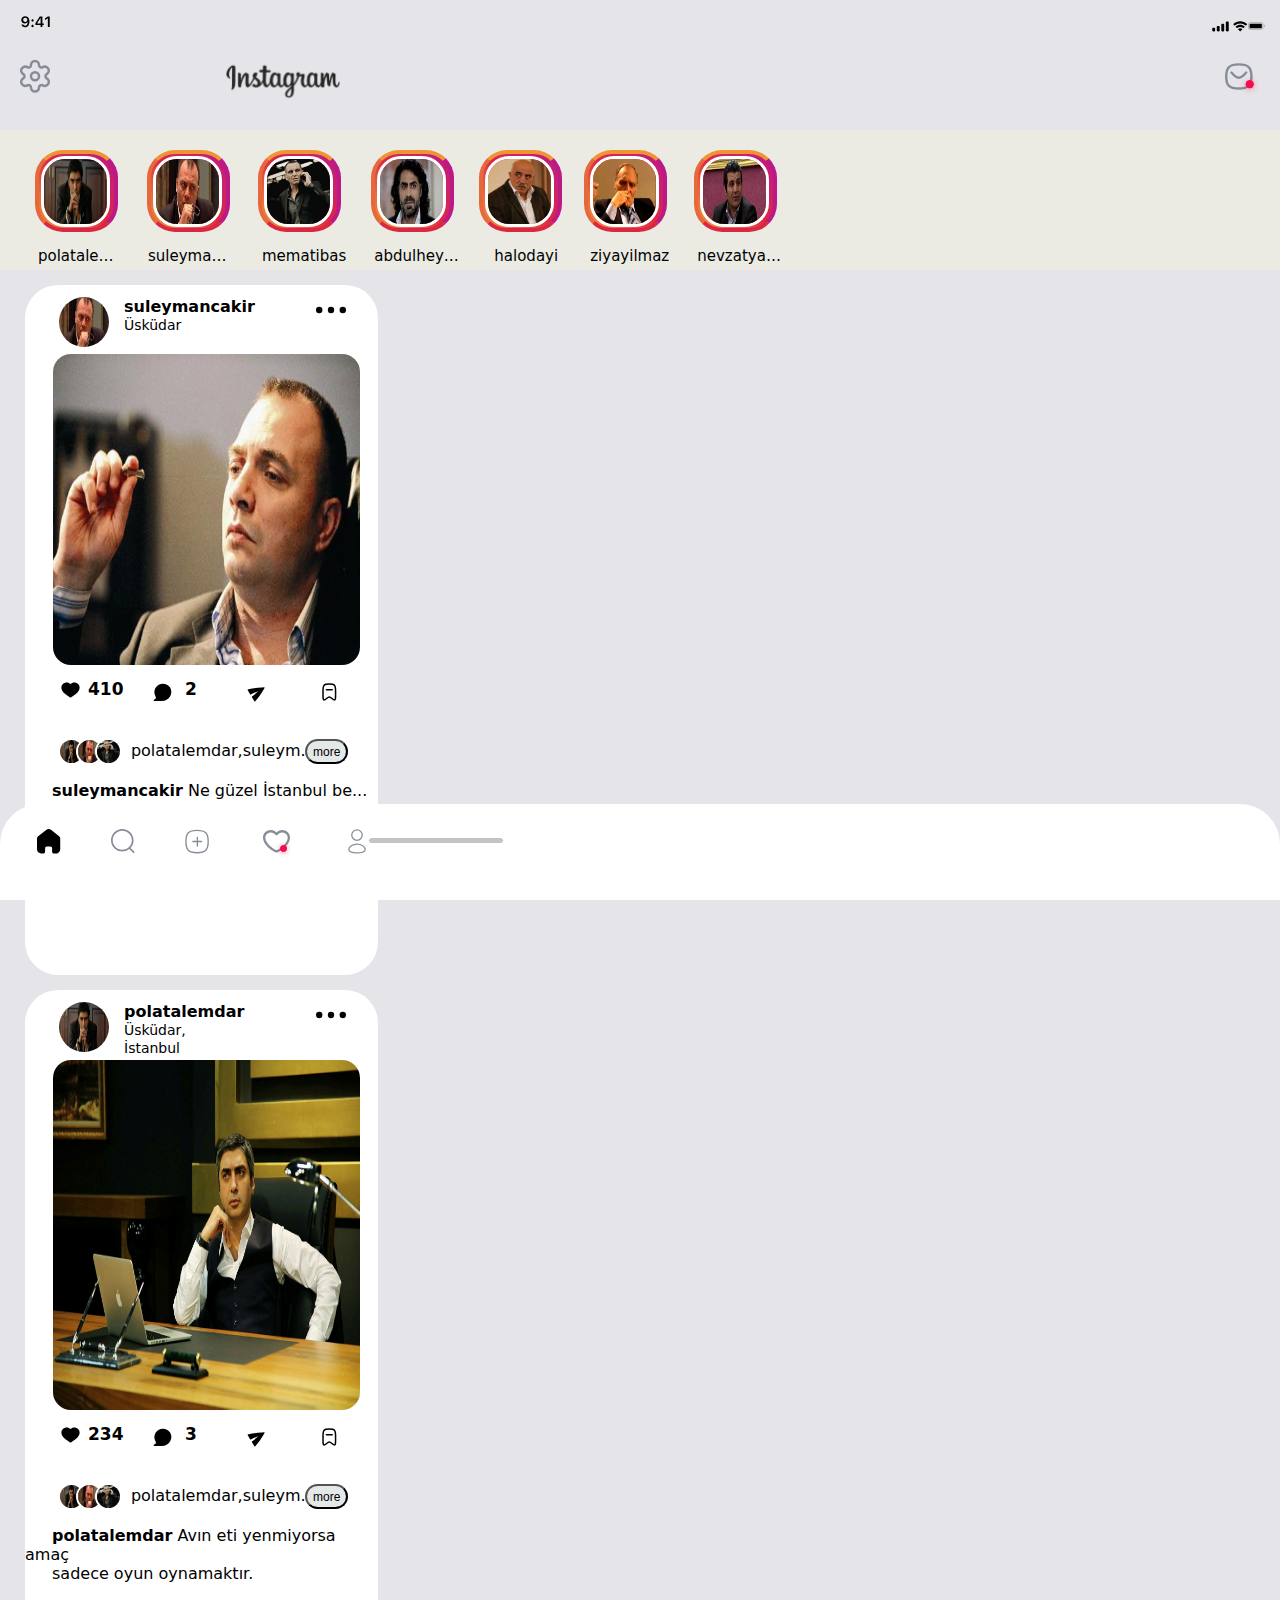
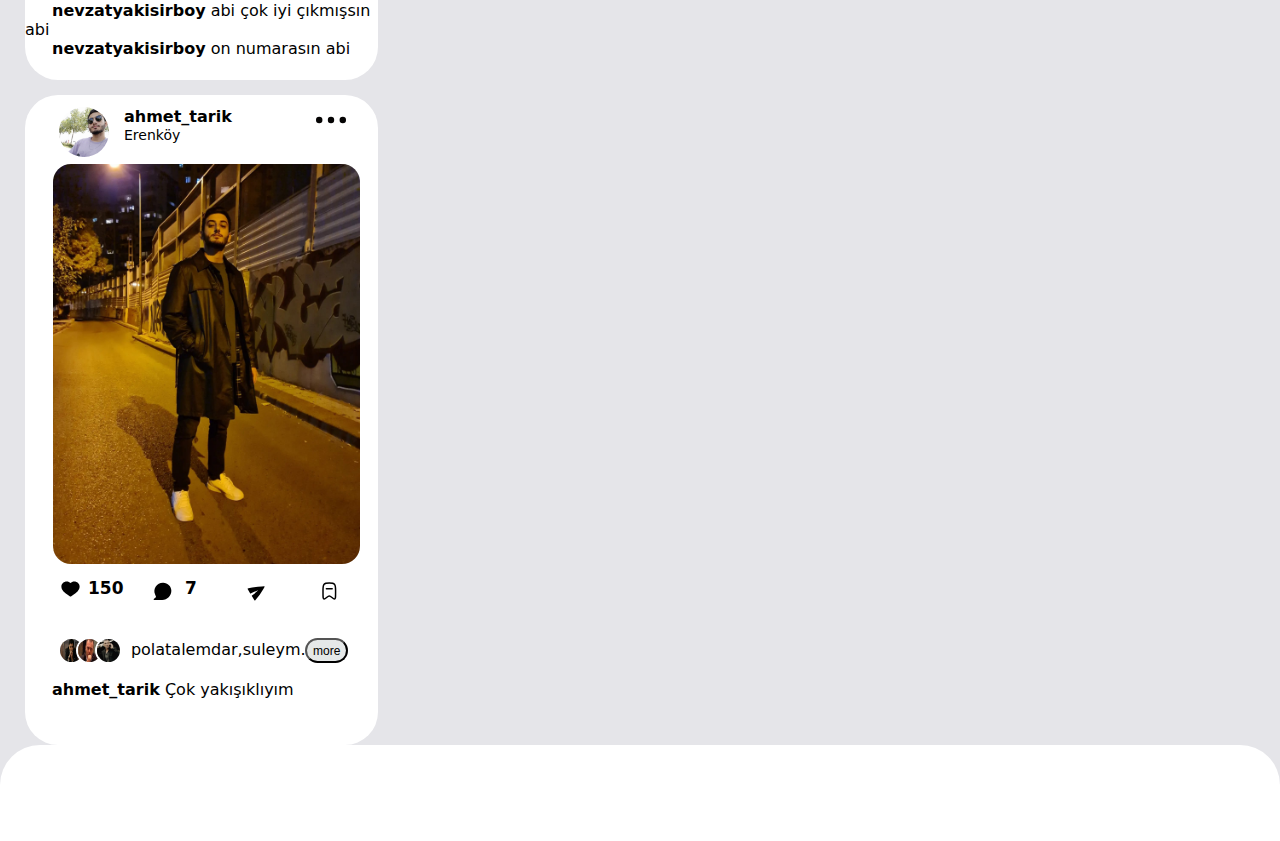
==== index.html @ 94782dd9 "first commit" ====
<!DOCTYPE html>
<html lang="en">
<head>
    <meta charset="UTF-8">
    <meta http-equiv="X-UA-Compatible" content="IE=edge">
    <meta name="viewport" content="width=device-width, initial-scale=1.0">
    <link rel="icon" href="insta.jpg">
    <link rel="stylesheet" href="style.css">
    <title>Instagram</title>
</head>
<body>
<div id="phone">
        <div id="time">
            <img src="Time.svg" alt="">
        </div>
        <div id="icon">
            <img id="wifi_img" src="Battery.svg" alt="" height="10.67" width="17">
            <img id="wifi_img" src="Wifi.svg" alt="" height="11" width="15.33">
            <img id="wifi_img" src="mobilveri.svg" alt="" height="11.33" width="24.33">
        </div>
</div>
<div id="logo_area">
    <div id="settings">
        <img id="stng_img" src="Setting.svg" alt="" height="35" width="30"> 
    </div>
    <div id="instagram">
        <img id="inst_img" src="instagram.svg" alt="" width="120" height="60">
    </div>
    <div id="message">
        <img id="msg_img" src="message.svg" alt="" width="35" height="45">
    </div>
</div>
<div class="story-container">
    <ul>
        <li class="has-story">
            <div class="story">
                <img src="polat.jpg" alt="">
            </div>
            <span id="polat" class="user">polatalemdar</span>
        </li>
        <li class="has-story">
            <div class="story">
                <img src="cakir.jpg" alt="">
            </div>
            <span id="cakir" class="user">suleymancakir</span>
        </li>
        <li class="has-story">
            <div class="story">
                <img src="memati.jpg" alt="">
            </div>
            <span id="memati" class="user">mematibas</span>
        </li>
        <li class="has-story">
            <div class="story">
                <img src="abdülhey.jpg" alt="">
            </div>
            <span id="abdulhey" class="user">abdulheycoban</span>
        </li>
        <li class="has-story">
            <div class="story">
                <img src="halo.jpg" alt="">
            </div>
            <span id="halo" class="user">halodayi</span>
        </li>
        <li class="has-story">
            <div class="story">
                <img src="lazziya.jpg" alt="">
            </div>
            <span id="ziya" class="user">ziyayilmaz</span>
        </li>
        <li class="has-story">
            <div class="story">
                <img src="nevzat.jpg" alt="">
            </div>
            <span id="nevzat" class="user">nevzatyakisirboy</span>
        </li>
    </ul>
</div>
<div id="post_area">
    <div id="post1">
        <div id="post_pp">
            <img id="pp" src="cakir.jpg" alt="" width="50" height="50">
        </div>
        <div id="user_info">
            <span id="user_name"><strong>suleymancakir</strong></span> <br>
            <span id="location">Üsküdar</span>
        </div>
        <div id="info">
            <img id="ucnokta" src="Group 8.svg" alt="" width="30" height="20">
        </div>
    </div>
    <div id="post">
        <img id="tarik" src="neguzelistanbul.jpg" alt="" width="330" height="311">
    </div>
    <div id="like_area">
        <div id="like">
            <div id="likeimg">
                <img src="like.svg" alt="" width="25" height="25"> 
            </div>
            <div id="likesayi">
                <span><strong>410</strong></span>
            </div>
        </div>
        <div id="comment">
            <div id="commentimg">
                <img src="Comment.svg" alt="" width="25" height="30"> 
            </div>
            <div id="commentsayi">
                <span><strong>2</strong></span>
            </div>
        </div>
        <div id="share">
            <div id="shareimg">
                <img src="share.svg" alt="" width="33" height="30"> 
            </div>
        </div>
        <div id="save">
            <div id="saveimg">
                <img src="save.svg" alt="" width="25" height="18"> 
            </div>
        </div>
    </div>

    <div class="begen">
        <div class="liked">
            <ul>
                <li>
                    <div class="photo">
                        <img id="personimg" src="polat.jpg" alt="" width="30" height="30">
                    </div>
                </li>
                <li class="has-photo">
                    <div>
                        <img id="personimg2" src="cakir.jpg" alt="" width="30" height="30">
                    </div>
                </li>
                <li class="has-photo">
                    <div>
                        <img id="personimg3" src="memati.jpg" alt="" width="30" height="30">
                    </div>
                </li>
            </ul>
           </div>
        <div class="kisi">
            <span class="begendi">polatalemdar,suleym..</span>
        </div>
        <div class="more">
            <button class="buttonmore">more</button>
        </div>
    </div>
    <div class="yorumlar">
        <span class="yorum"><strong>suleymancakir</strong> Ne güzel İstanbul be...</span> <br> <br>
        <span class="yorum"><strong>cerrahpasalihalit</strong> 39 say</span> <br>
        <span class="yorum"><strong>suleymancakir</strong> sen de sülaleni say</span> <br>
    </div>
   
</div>

<div id="post_area">
    <div id="post1">
        <div id="post_pp">
            <img id="pp" src="polat.jpg" alt="" width="50" height="50">
        </div>
        <div id="user_info">
            <span id="user_name"><strong>polatalemdar</strong></span> <br>
            <span id="location">Üsküdar, İstanbul</span>
        </div>
        <div id="info">
            <img id="ucnokta" src="Group 8.svg" alt="" width="30" height="20">
        </div>
    </div>
    <div id="post">
        <img id="tarik" src="polatt.jpg" alt="" width="330" height="350">
    </div>
    <div id="like_area">
        <div id="like">
            <div id="likeimg">
                <img src="like.svg" alt="" width="25" height="25"> 
            </div>
            <div id="likesayi">
                <span><strong>234</strong></span>
            </div>
        </div>
        <div id="comment">
            <div id="commentimg">
                <img src="Comment.svg" alt="" width="25" height="30"> 
            </div>
            <div id="commentsayi">
                <span><strong>3</strong></span>
            </div>
        </div>
        <div id="share">
            <div id="shareimg">
                <img src="share.svg" alt="" width="33" height="30"> 
            </div>
        </div>
        <div id="save">
            <div id="saveimg">
                <img src="save.svg" alt="" width="25" height="18"> 
            </div>
        </div>
    </div>

    <div class="begen">
        <div class="liked">
            <ul>
                <li>
                    <div class="photo">
                        <img id="personimg" src="polat.jpg" alt="" width="30" height="30">
                    </div>
                </li>
                <li class="has-photo">
                    <div>
                        <img id="personimg2" src="cakir.jpg" alt="" width="30" height="30">
                    </div>
                </li>
                <li class="has-photo">
                    <div>
                        <img id="personimg3" src="memati.jpg" alt="" width="30" height="30">
                    </div>
                </li>
            </ul>
           </div>
        <div class="kisi">
            <span class="begendi">polatalemdar,suleym..</span>
        </div>
        <div class="more">
            <button class="buttonmore">more</button>
        </div>
    </div>
    <div class="yorumlar">
        <span class="yorum"><strong>polatalemdar</strong> Avın eti yenmiyorsa amaç</span> <br>
        <span class="yorum">sadece oyun oynamaktır.</span> <br> <br>
        <span class="yorum"><strong>nevzatyakisirboy</strong> abi çok iyi çıkmışsın abi</span> <br>
        <span class="yorum"><strong>nevzatyakisirboy</strong> on numarasın abi</span> <br>
    </div>
   
</div>

<div id="post_area2">
    <div id="post1">
        <div id="post_pp">
            <img id="pp" src="pp.jpeg" alt="" width="50" height="50">
        </div>
        <div id="user_info">
            <span id="user_name"><strong>ahmet_tarik</strong></span> <br>
            <span id="location">Erenköy</span>
        </div>
        <div id="info">
            <img id="ucnokta" src="Group 8.svg" alt="" width="30" height="20">
        </div>
    </div>
    <div id="post">
        <img id="tarik" src="tarik.jpg" alt="" width="330" height="400">
    </div>
    <div id="like_area">
        <div id="like">
            <div id="likeimg">
                <img src="like.svg" alt="" width="25" height="25"> 
            </div>
            <div id="likesayi">
                <span><strong>150</strong></span>
            </div>
        </div>
        <div id="comment">
            <div id="commentimg">
                <img src="Comment.svg" alt="" width="25" height="30"> 
            </div>
            <div id="commentsayi">
                <span><strong>7</strong></span>
            </div>
        </div>
        <div id="share">
            <div id="shareimg">
                <img src="share.svg" alt="" width="33" height="30"> 
            </div>
        </div>
        <div id="save">
            <div id="saveimg">
                <img src="save.svg" alt="" width="25" height="18"> 
            </div>
        </div>
    </div>

    <div class="begen">
        <div class="liked">
            <ul>
                <li>
                    <div class="photo">
                        <img id="personimg" src="polat.jpg" alt="" width="30" height="30">
                    </div>
                </li>
                <li class="has-photo">
                    <div>
                        <img id="personimg2" src="cakir.jpg" alt="" width="30" height="30">
                    </div>
                </li>
                <li class="has-photo">
                    <div>
                        <img id="personimg3" src="memati.jpg" alt="" width="30" height="30">
                    </div>
                </li>
            </ul>
           </div>
        <div class="kisi">
            <span class="begendi">polatalemdar,suleym..</span>
        </div>
        <div class="more">
            <button class="buttonmore">more</button>
        </div>
    </div>
    <div class="yorumlar">
        <span class="yorum"><strong>ahmet_tarik</strong> Çok yakışıklıyım</span> <br>

    </div>
   
</div>
<div class="footer">
    <div class="options">
        <img class="home" src="Home.svg" alt="" width="24" height="25">
        <a class="searcha" href="search.html"><img class="searcha" src="Search.svg" alt="" width="24" height="25"></a>
        <img class="add" src="add.svg" alt="" width="24" height="25">
        <img class="hearth" src="Heartplus.svg" alt="" width="37" height="37">
        <img class="profile" src="Profile.svg" alt="" width="24" height="25" onclick="home()">
    </div>
    <div class="line">
        <img src="HomeIndicator.svg" alt="" width="134" height="5" style="color:black;">
    </div>
</div>
<div class="end"></div>
</body>
</html>
---- style.css ----
body{
    margin: 0;
    background-color: #E5E5E9;;
}
#phone{
    width: 100%;
    height: 49px;
}   

#time{
    font-size: 16px;
    width: 45%;
    height: 25px;
    float: left;
    padding-left: 21px;
    padding-top: 14px;
}

#icon{
    float: right;
    width: 45%;
    padding-top: 20.67px;
    padding-bottom: 17.67px;
    padding-right: 15px;

}

#wifi_img{
    float: right;
    float: top;
    margin-top: 0px;
}

#logo_area{
    width: 100%;
    height: 65px;
}

#settings{
    /* margin-left: 5px; */
    width: 10%;
    float: left;
    margin-left: 20px;
    margin-top: 10px;
}
   
#message{
    /* float: right;
    margin-right: 5px; */
    width: 10%;
    float: left;
    margin-top: 7px;
    float: right;
}

#instagram{
    /* padding-left: 140px; */
    width: 50%;
    float: left;
    margin-top: 0px;
    margin-left: 75px;
}

#msg_img{
    float: right;
    margin-right: 20px;
}

#stng_img{
    
    /* margin-left: 5px; */
}

#post_area{
    width: 353px;
    height: 690px;
    background-color: #FFFFFF;
    margin-left: 25px;
    border-radius: 33px;
}

#post_area2{
    width: 353px;
    height: 650px;
    background-color: #FFFFFF;
    margin-left: 25px;
    border-radius: 33px;
}

#post_area3{
    width: 100%;
    height: 630px;
}

#post_area4{
    width: 100%;
    height: 630px;
}

#post_area5{
    width: 100%;
    height: 630px;
}

#post1{
    width: 120%;
    margin-left: 20px;
    margin-right: 20px;
    margin-top: 15px;
}

#pp{
    border-radius: 50%;
    margin-top: 12px;
    /* float: left; */
}

#post1{
    width: 100%;
    height: 55px;
}

#post_pp{
    float: left;
    width: 35px;
    margin-left: 14px;
}

#user_info{
    float: left;
    margin-top: 12px;
    margin-left: 30px;
    width: 110px;
}
#user_name{
    font-family: system-ui, -apple-system, BlinkMacSystemFont, 'Segoe UI', Roboto, Oxygen, Ubuntu, Cantarell, 'Open Sans', 'Helvetica Neue', sans-serif;
    font-size: 16px;
    color: rgb(var(--ig-secondary-button));;
}

#location{
    font-family: system-ui, -apple-system, BlinkMacSystemFont, 'Segoe UI', Roboto, Oxygen, Ubuntu, Cantarell, 'Open Sans', 'Helvetica Neue', sans-serif;
    font-size: 14px;
    color: rgb(var(--ig-primary-text));
}

#info{
    width: 33px;
    float: left;
    margin-left: 82px;
    margin-right: 30px;
    margin-top: 15px;
}

#ucnokta{
    margin-right: 15px;
}

/* #story_area{
    width: 200%;
    height: 100px;
    float: left;
}

#mystory{
    float: left;
    width: 100px;
    height: 75px;
    margin-left: 20px;
}

#arti{
    border: 22px salmon;
    margin-left: 15px;
    border-radius: 50%;
    border-color: blue;
}

#myself{
    position: absolute;
    margin-right: 10px;
    font-family: system-ui, -apple-system, BlinkMacSystemFont, 'Segoe UI', Roboto, Oxygen, Ubuntu, Cantarell, 'Open Sans', 'Helvetica Neue', sans-serif;
    
} */
*.story-container{
    margin: 0;
    padding: 0;
    box-sizing: border-box
}
.story-container{
    font-family: system-ui, -apple-system, BlinkMacSystemFont, 'Segoe UI', Roboto, Oxygen, Ubuntu, Cantarell, 'Open Sans', 'Helvetica Neue', sans-serif;
    background: #ebebe4;
    height: 140px;
}
img{
    pointer-events: none
}

.story-container ul{
    list-style-type: none;
    user-select: none;
    display: flex;
    overflow-y: auto;
    padding: 20px 0  
} 

.story-container ul li{
    padding: 0 10px;
    display: flex;
    flex-direction: column;
    align-items: center;
    justify-content: center
}

.story-container ul li:first-child{
    padding-left: 30px
}

.story-container ul li:last-child{
    padding-right: 30px
}

.story-container ul li .story{
    width: 71px;
    height: 70px;
    border: 4px solid;
    border-top-color:#f09433;
    border-left-color:#e6683c ;
    border-bottom-color: #dc2743;
    border-right-color: #bc1888;
    border-radius: 28px;
    position: relative;

}

.story-container ul li.has-story .story{
    padding: 2px;
    background: linear-gradient(45deg, #f09433 0%, #e6683c 25%, #dc2743 50%, #cc2366 75%, #bc1888 100%);
}

.story-container ul li .story img{
    /* padding: 4px; */
    background-color: 0;   
    
    border: 3.5px solid white;
    position: relative;
    border-radius: 24px;
    width: 63px;
    height: 65px;

    
}

.story-container ul li span{
    color: white
    font-weight: 300;
    font-size: 15px;
    max-width: 85px;
    overflow: hidden;
    text-overflow: ellipsis;
    margin-top: 15px;
}
#polat{
    margin-left: 8px;
    font-size: 15px;
}
#cakir{
    margin-left: 5px;
    font-size: 15px;
}
#memati{
    margin-left: 9px;
    font-size: 15px;
}
#abdulhey{
    margin-left: 8px;
    font-size: 15px;
}
#halo{
    margin-left: 11px;
    font-size: 15px;
}
#ziya{
    margin-left: 8px;
    font-size: 15px;
}
#nevzat{
    margin-left: 8px;
    font-size: 15px;
}
::-webkit-scrollbar {
    background-color: transparent;
}
/* #post{
    width: 82%;
    height: 400;
    
} */

#tarik{
    margin-top: 3px;
    width: 87%;
    margin-left: 28px;
    border-radius: 18px;
    outline: none;
}

#like_area{
    width: 353px;
    height: 50px;
    margin-top: 8px;
}

#likeimg{
    width: 30px;
    height: 40px;
    float: left;
    margin-left: 33px;
}

#likesayi{
    width: 30px;
    margin-top: 2px;
    float: left;
    width: 35px;
    height: 40px;
    font-family: system-ui, -apple-system, BlinkMacSystemFont, 'Segoe UI', Roboto, Oxygen, Ubuntu, Cantarell, 'Open Sans', 'Helvetica Neue', sans-serif;
    font-size: 17px;
}

#commentimg{
    width: 30px;
    height: 40px;
    float: left;
    margin-left: 27px;
}
#like{
    height: 100%;
    width: 98px;
    float: left;
}

#comment{
    height: 100%;
    width: 98px;
    float: left;
}

#share{
    height: 100%;
    width: 40px;
    float: left;
}



#save{
    height: 100%;
    width: 40px;
    float: left;
    margin-top: 6px;
    margin-left: 77px;
}

#commentsayi{
    width: 30px;
    margin-top: 2px;
    margin-left: 5px;
    float: left;
    width: 35px;
    height: 40px;
    font-family: system-ui, -apple-system, BlinkMacSystemFont, 'Segoe UI', Roboto, Oxygen, Ubuntu, Cantarell, 'Open Sans', 'Helvetica Neue', sans-serif;
    font-size: 17px;
}


#shareimg{
    width: 30px;
    height: 40px;
    float: left;
    margin-left: 20px;
}

#saveimg{
    width: 30px;
    height: 40px;
    float: left;
    margin-left: 33px;
    float: right;
    margin-right: 31px;
}



.liked ul{
    list-style-type: none;
    margin-top: 5px;
    display: flex;
    padding: 0;
} 

.liked ul li{
    padding: 0px;
    display: flex;
    flex-direction: column;
    align-items: center;
    justify-content: center
}


#personimg{
    box-sizing: border-box;
    position: absolute;
    width: 27px;
    height: 27px;
    background: url(image);
    border: 2px solid #FFFFFF;
    border-radius: 50%;
}

#personimg2{
    margin-left: 18px; 
    box-sizing: border-box;
    position: absolute;
    width: 27px;
    height: 27px;
    background: url(image);
    border: 2px solid #FFFFFF;
    border-radius: 50%;
}

#personimg3{
    margin-left: 37px; 
    box-sizing: border-box;
    position: absolute;
    width: 27px;
    height: 27px;
    background: url(image);
    border: 2px solid #FFFFFF;
    border-radius: 50%;
}

.liked ul li:first-child{
    margin-left: 33px
}

.begen{
    width: 353px;
    height: 50px;
}

.liked{
width: 30%;
height: 40px;
float: left;
}

.kisi{
    width: 38%;
    height: 40px;
    float: left;
    padding-top: 8px;
    padding-left: 0px;    
}
.begendi{
    font-family: system-ui, -apple-system, BlinkMacSystemFont, 'Segoe UI', Roboto, Oxygen, Ubuntu, Cantarell, 'Open Sans', 'Helvetica Neue', sans-serif;
}
.more{
    width: 19%;
    height: 40px;
    float: left;
    margin-top: 6px;
    margin-left: 40px;
    
}
.buttonmore{
    font-size: 12px;
    width: 43px;
    height: 25px;
    left: 299px;
    top: 635px;
    outline-style: none;
    outline-color: #e5e8e8;
    background: #e5e8e8;
    border-radius: 16.5px;
}
.yorumlar{
    width: 100%;
    height: 50px;
}

.yorum{
    font-family: system-ui, -apple-system, BlinkMacSystemFont, 'Segoe UI', Roboto, Oxygen, Ubuntu, Cantarell, 'Open Sans', 'Helvetica Neue', sans-serif;
    margin-left: 27px;
}

.footer{
    width: 100%;
    height: 96px;
    background: #FFFFFF;
    border-radius: 40px 40px 0px 0px;
    position: fixed;
    left: 0;
    bottom: 0;
}


.home{
    float: left;
    margin-left: 37px;
    margin-top: 25px;
}

.search{
    float: left;
    margin-left: 49.77px;
    margin-top: 25px;
}

.add{
    float: left;
    margin-left: 49.54px;
    margin-top: 25px;
}

.hearth{
    float: left;
    margin-left: 49.88px;
    margin-top: 18px;
}

.profile{
    float: left;
    margin-left: 50px;
    margin-top: 25px;
}

ul.options{
    width: 100%;
    height: 100%;
   
}

ul.options li{
    display: inline;
    cursor: pointer;
}

.line{
    margin-top: 25px;
    margin-left: 139px;
}

.end{
    /* width: 100%;
    height: 110px; */
    width: 100%;
    height: 96px;
    background: #FFFFFF;
    border-radius: 40px 40px 0px 0px;
}

 /* search.css */
#search_phone{
    position: absolute;
    width: 414px;
    height: 96px;
    left: 0px;
    top: 0px;
    background-color: white;
    border-radius: 0px 0px 38px 38px;
} 

#search_time{
    font-size: 16px;
    width: 45%;
    height: 25px;
    float: left;
    padding-left: 21px;
    padding-top: 14px;
}

#search_wifi_img{
    float: right;
    float: top;
    margin-top: 0px;
}

.search_btn{
    position: absolute;
    width: 338px;
    height: 42px;
    left: 17px;
    top: 42px;
    background: #EAEEF1;
    border-radius: 19px;
}

.scan_img{
    position: absolute;
    left: 368px;
    right: 5.25%;
    top: 53px;
    bottom: 91.87%;
}
.search_img{
    position: absolute;
    left: 77.29%;
    right: 18.6%;
    top: 53px;
    bottom: 92.03%;
}

.reels{
    position: absolute;
    width: 89px;
    height: 44px;
    left: 14px;
    top: 117px;
    background: white;
    border-radius: 21px;
}

.reels_img{
    position: absolute;
    margin: 11px 57px 12px 11px;
}

.reels_span{
    position: absolute;
    width: 37px;
    height: 15px;
    left: 39px;
    top: 14px;
    right: 13px;
    bottom: 15px;
    font-family: 'Mulish';
    font-style: normal;
    font-weight: 700;
    font-size: 13px;
    line-height: 16px;
    text-align: center;
    letter-spacing: -0.3px;
    color: #000000;
}

.igtv{
    position: absolute;
    width: 89px;
    height: 44px;
    left: 116px;
    top: 116px;
    background: #FFFFFF;
    border-radius: 21px;
}

.igtv_img{
    position: absolute;
    margin: 11px 53px 10px 13px;
}

.igtv_span{
    position: absolute;
    width: 37px;
    height: 15px;
    left: 37px;
    top: 15px;
    font-family: 'Mulish';
    font-style: normal;
    font-weight: 700;
    font-size: 13px;
    line-height: 16px;
    text-align: center;
    letter-spacing: -0.3px;
    color: #000000;
}

.store{
    position: absolute;
    width: 89px;
    height: 44px;
    left: 218px;
    top: 117px;
    background: #FFFFFF;
    border-radius: 21px;
}

.store_img{
    position: absolute;
    margin: 12px 54px 13.11px 18px;
}

.store_span{
    position: absolute;
    width: 47px;
    height: 15px;
    left: 36px;
    top: 13px;
    
    font-family: 'Mulish';
    font-style: normal;
    font-weight: 700;
    font-size: 13px;
    line-height: 16px;
    text-align: center;
    letter-spacing: -0.3px;
    
    color: #000000;
}

.game{
    position: absolute;
    width: 89px;
    height: 44px;
    left: 320px;
    top: 116px;
    
    background: #FFFFFF;
    border-radius: 21px;
}

.game_img{
    position: absolute;
    margin: 13px 56px 12px 14px;
}

.game_span{
    position: absolute;
    width: 47px;
    height: 15px;
    left: 35px;
    top: 15px;
    
    font-family: 'Mulish';
    font-style: normal;
    font-weight: 700;
    font-size: 12px;
    line-height: 15px;    
    text-align: center;
    letter-spacing: -0.3px;
    color: #000000;
}

.photo1{
    position: absolute;
    width: 186px;
    height: 149px;
    left: 19px;
    top: 182px;
    background: url(image.png);
    border-radius: 19px 0px 0px 19px;
}

.photo2{
    position: absolute;
    width: 183px;
    height: 319px;
    left: 217px;
    top: 182px;
    background: url(image.png);
    border-radius: 0px 19px 19px 0px;
}

.photo3{
    position: absolute;
    width: 186px;
    height: 158px;
    left: 19px;
    top: 343px;
    background: url(image.png);
    border-radius: 19px 0px 0px 19px;
}

.photo4{
    position: absolute;
    width: 186px;
    height: 149px;
    left: 19px;
    top: 513px;
    background: url(image.png);
    border-radius: 19px 0px 0px 19px;
}

.photo5{
    position: absolute;
    width: 183px;
    height: 149px;
    left: 217px;
    top: 513px;
    background: url(image.png);
    border-radius: 19px 0px 0px 19px;
    transform: matrix(-1, 0, 0, 1, 0, 0);
}

.photo6{
    position: absolute;
    width: 186px;
    height: 158px;
    left: 19px;
    top: 674px;
    background: url(image.png);
    border-radius: 19px 0px 0px 19px;
}

.photo7{
    position: absolute;
    width: 183px;
    height: 158px;
    left: 217px;
    top: 674px;
    background: url(image.png);
    border-radius: 19px 0px 0px 19px;
    transform: matrix(-1, 0, 0, 1, 0, 0);
}

.photox{
    position: absolute;
    width: 183px;
    height: 158px;
    left: 217px;
    top: 845px;
    background: url(image.png);
    border-radius: 19px 0px 0px 19px;
    transform: matrix(-1, 0, 0, 1, 0, 0);
}

.photo9{
    position: absolute;
    width: 183px;
    height: 319px;
    left: 19px;
    top: 845px;
    background: url(image.png);
    border-radius: 19px 0px 0px 19px;
}

.photo10{
    position: absolute;
    width: 183px;
    height: 158px;
    left: 217px;
    top: 1016px;
    background: url(image.png);
    border-radius: 19px 0px 0px 19px;
    transform: matrix(-1, 0, 0, 1, 0, 0);    
}

.searcha{
    float: left;
    margin-left: 25px;
    margin-top: 12.5px;
}

.homea{
    float: left;
    margin-left: 20px;
    margin-top: 12.5px;
}

.profile_user{
    position: absolute;
    width: 119px;
    height: 15px;
    left: 146px;
    top: 65px;
    font-family: 'Mulish';
    font-style: normal;
    font-weight: 700;
    font-size: 16px;
    line-height: 18px;
    text-align: center;
    letter-spacing: -0.3px;
    color: #878D98;
}

#profile_info{
    position: absolute;
    width: 12px;
    height: 7px;
    left: 255px;
    top: 70px;
}

.line1{
    position: absolute;
    width: 29px;
    height: 0px;
    left: 360px;
    top: 65px;
    border: 2.5px solid #878D98;
    transform: rotate(-180deg);
}

.line2{
    position: absolute;
    width: 17px;
    height: 0px;
    left: 372px;
    top: 75px;
    
    border: 2.5px solid #878D98;
    transform: rotate(-180deg);
}
.profile_pp{
    width: 71px;
    height: 70px;
    border: 5px solid;
    border-top-color:#f09433;
    border-left-color:#e6683c ;
    border-bottom-color: #dc2743;
    border-right-color: #bc1888;
    border-radius: 28px;
    /* padding: 1px; */
    position: absolute;
    left: 170px;
    top: 100px;
}
.prf_pp{
    background-color: 0;   /*ayarlanabilir */
    border: 3px solid white;
    position: relative;
    border-radius: 24px;
    margin-left: 1px;
    width: 63px;
    height: 65px;
}

.followers_sayi{
    position: absolute;
    width: 47px;
    height: 15px;
    left: 102px;
    top: 120px;
    font-family: 'Mulish';
    font-style: normal;
    font-weight: 700;
    font-size: 16px;
    line-height: 20px;
    text-align: center;
    letter-spacing: -0.3px;
    color: #000000;
}

.following_sayi{
    position: absolute;
    width: 47px;
    height: 15px;
    left: 260px;
    top: 120px;
    font-family: 'Mulish';
    font-style: normal;
    font-weight: 700;
    font-size: 16px;
    line-height: 20px;
    text-align: center;
    letter-spacing: -0.3px;
    color: #000000;
}

.followers{
    position: absolute;
    width: 119px;
    height: 15px;
    left: 63px;
    top: 140px;
    font-family: 'Mulish';
    font-style: normal;
    font-weight: 700;
    font-size: 12px;
    line-height: 15px;
    /* identical to box height */
    text-align: center;
    letter-spacing: -0.3px;
    color: #878D98;    
}

.following{
    position: absolute;
    width: 119px;
    height: 15px;
    left: 240px;
    top: 140px;
    
    font-family: 'Mulish';
    font-style: normal;
    font-weight: 700;
    font-size: 12px;
    line-height: 15px;
    /* identical to box height */
    
    text-align: center;
    letter-spacing: -0.3px;
    
    color: #878D98;
}

.plus_img{
    position: absolute;
width: 22px;
height: 22px;
left: 200px;
top: 165px;
}

.profile_name{
    position: absolute;
    width: 79px;
    height: 15px;
    left: 119px;
    top: 195px;
    font-family: 'Mulish';
    font-style: normal;
    font-weight: 700;
    font-size: 16px;
    line-height: 20px;
    text-align: center;
    letter-spacing: -0.3px;
    
    color: #000000;
}

.profile_job{
    position: absolute;
    width: 86px;
    height: 15px;
    left: 219px;
    top: 196px;
    font-family: 'Mulish';
    font-style: normal;
    font-weight: 700;
    font-size: 16px;
    line-height: 20px;
    text-align: center;
    letter-spacing: -0.3px;
    color: #000000;
}

.hr{
    position: absolute;
    width: 18px;
    height: 0px;
    left: 203px;
    top: 205px;
    background-color: #878D98;
    border: 1px solid #878D98;
    transform: rotate(90deg);
}

.edit_prf{
    position: absolute;
    width: 113px;
    height: 38px;
    left: 21px;
    top: 254px;
    border-color: #EAEEF1;
    border-bottom-color: #FFFFFF;
    background: #EAEEF1;
    border-radius: 13px;

    font-family: system-ui, -apple-system, BlinkMacSystemFont, 'Segoe UI', Roboto, Oxygen, Ubuntu, Cantarell, 'Open Sans', 'Helvetica Neue', sans-serif;
font-style: normal;
font-weight: 800;
font-size: 13px;
line-height: 18px;
text-align: center;
letter-spacing: -0.3px;

color: #040303;
}

.statistics{
    position: absolute;
    width: 114px;
    height: 38px;
    left: 154px;
    top: 253px;
    border-color: #EAEEF1;
    background: #EAEEF1;
    border-radius: 13px;
    font-family: system-ui, -apple-system, BlinkMacSystemFont, 'Segoe UI', Roboto, Oxygen, Ubuntu, Cantarell, 'Open Sans', 'Helvetica Neue', sans-serif;
    font-style: normal;
    font-weight: 800;
    font-size: 13px;
    line-height: 18px;
    text-align: center;
    letter-spacing: -0.3px;
    color: #040303;
}

.contact{
    position: absolute;
    width: 113px;
    height: 38px;
    left: 284px;
    top: 253px;
    border-color: #50AAFF;
    background: #50AAFF;
    border-radius: 13px;
    font-family: system-ui, -apple-system, BlinkMacSystemFont, 'Segoe UI', Roboto, Oxygen, Ubuntu, Cantarell, 'Open Sans', 'Helvetica Neue', sans-serif;
    font-style: normal;
    font-weight: 800;
    font-size: 14px;
    line-height: 18px;
    text-align: center;
    letter-spacing: -0.3px;
    color: #FFFFFF;
}

.prf_plus{
    box-sizing: border-box;

    position: absolute;
    width: 60px;
    height: 60px;
    left: 21px;
    top: 311.19px;
    border-radius: 12px;
    background: url(image.png);
    border: 0.1px solid #878D98;
}

.prf_plus span{
    margin-left: 15px;
    font-family: system-ui, -apple-system, BlinkMacSystemFont, 'Segoe UI', Roboto, Oxygen, Ubuntu, Cantarell, 'Open Sans', 'Helvetica Neue', sans-serif;
    font-size: 32px;
}

.prf_pp0{
    box-sizing: border-box;

    position: absolute;
    width: 60px;
    height: 60px;
    left: 93.14px;
    top: 311.19px;
    border-radius: 12px;
    background: url(image.png);
    border: 0.1px solid #878D98;
}

.prf_pp1{
    box-sizing: border-box;

    position: absolute;
    width: 60px;
    height: 60px;
    left: 171.56px;
    top: 311.19px;
    border-radius: 12px;
    background: url(image.png);
    border: 0.1px solid #878D98;
}
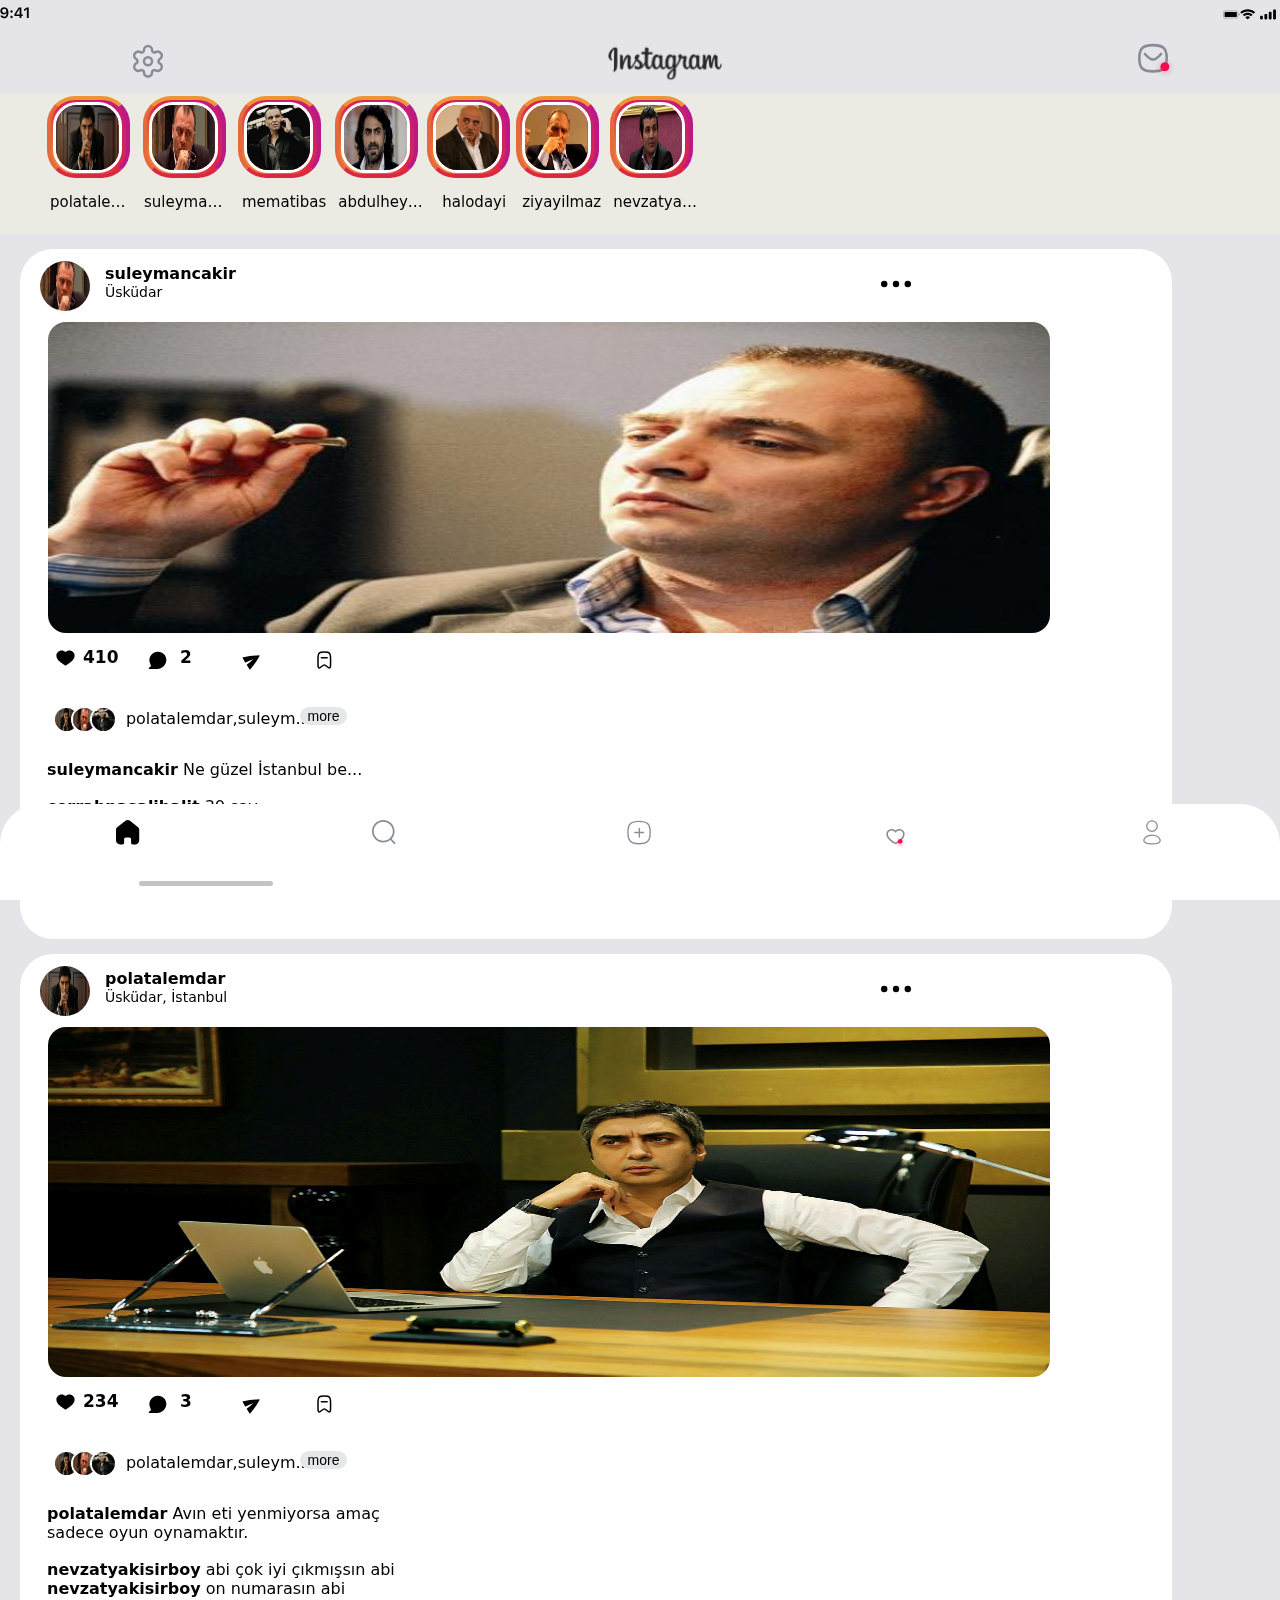
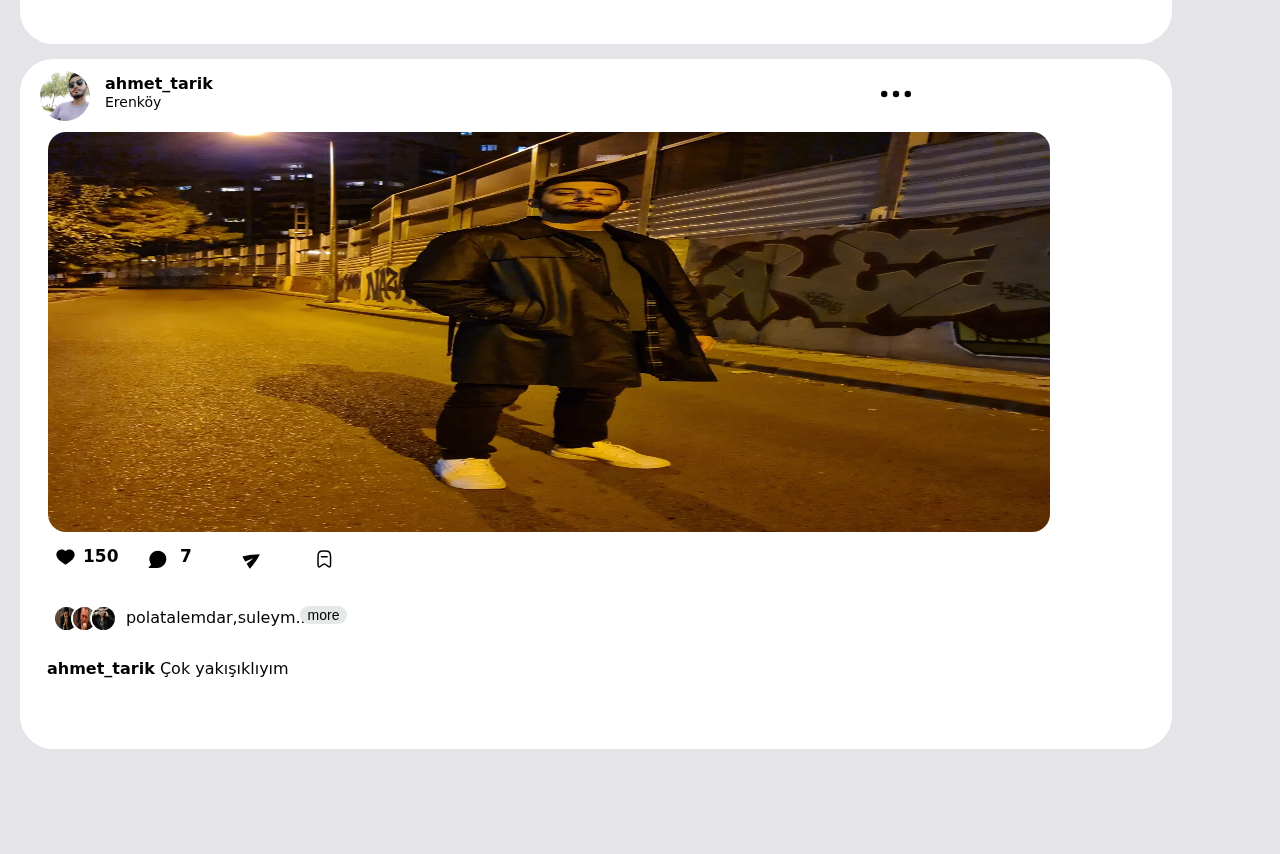
==== commit 7d49df97: "second commit" ====
--- a/index.html
+++ b/index.html
@@ -27,7 +27,7 @@
         <img id="inst_img" src="instagram.svg" alt="" width="120" height="60">
     </div>
     <div id="message">
-        <img id="msg_img" src="message.svg" alt="" width="35" height="45">
+        <img id="msg_img" src="message.svg" alt="" width="38" height="45">
     </div>
 </div>
 <div class="story-container">
@@ -315,18 +315,35 @@
     </div>
    
 </div>
+<div id="post_area3"></div>
 <div class="footer">
-    <div class="options">
-        <img class="home" src="Home.svg" alt="" width="24" height="25">
-        <a class="searcha" href="search.html"><img class="searcha" src="Search.svg" alt="" width="24" height="25"></a>
-        <img class="add" src="add.svg" alt="" width="24" height="25">
-        <img class="hearth" src="Heartplus.svg" alt="" width="37" height="37">
-        <img class="profile" src="Profile.svg" alt="" width="24" height="25" onclick="home()">
-    </div>
+    <ul class="options">
+        <li onclick="home()">
+            <img src="Home.svg" alt="" width="24" height="25">
+        </li>
+        <li onclick="search()">
+            <img src="Search.svg" alt="" width="24" height="25">
+        </li>
+        <li>
+            <img src="add.svg" alt="" width="24" height="25">
+
+        </li>
+        <li>              
+            <img src="Heartplus.svg" alt="" width="25" height="32">
+
+        </li>
+        <li onclick="profile()">
+            <img src="Profile.svg" alt="" width="24" height="25">
+
+        </li>
+
+        <!-- <a class="homea" href="index.html"><img class="homea" src="Home2.svg" alt="" width="24" height="25"></a> -->
+    </ul>
     <div class="line">
         <img src="HomeIndicator.svg" alt="" width="134" height="5" style="color:black;">
     </div>
 </div>
-<div class="end"></div>
-</body>
+<!-- <div class="end"></div> -->
+
+<script src="kv.js"></script></body>
 </html>--- a/style.css
+++ b/style.css
@@ -1,95 +1,90 @@
 body{
     margin: 0;
     background-color: #E5E5E9;;
+    width: 100%;
 }
 #phone{
     width: 100%;
-    height: 49px;
-}   
+    height: 29px;
+    display: flex;
+}
 
 #time{
     font-size: 16px;
     width: 45%;
     height: 25px;
-    float: left;
-    padding-left: 21px;
-    padding-top: 14px;
+    display: flex;
+    align-items: center;
+    /* float: left; */
+    /* padding-left: 21px;
+    padding-top: 14px; */
 }
 
 #icon{
-    float: right;
-    width: 45%;
-    padding-top: 20.67px;
+    /* float: right; */
+    width: 55%;
+    display: flex;
+    align-items: center;
+    justify-content: flex-end;
+    /* padding-top: 20.67px;
     padding-bottom: 17.67px;
-    padding-right: 15px;
+    padding-right: 15px; */
 
 }
 
 #wifi_img{
-    float: right;
-    float: top;
+
     margin-top: 0px;
 }
 
 #logo_area{
     width: 100%;
     height: 65px;
+    display: flex;
 }
 
 #settings{
     /* margin-left: 5px; */
-    width: 10%;
-    float: left;
+    width: 30%;
+    display: flex;
+    align-items: center;
+    justify-content: center;
+}
+
+#message{
+    width: 25%;
+    display: flex;
+    align-items: center;
+    justify-content: center;
+
+}
+
+#instagram{
+    display: flex;
+    align-items: center;
+    justify-content: center;
+    width: 75%;
+}
+
+#post_area{
+    width: 90%;
     margin-left: 20px;
-    margin-top: 10px;
-}
-   
-#message{
-    /* float: right;
-    margin-right: 5px; */
-    width: 10%;
-    float: left;
-    margin-top: 7px;
-    float: right;
-}
-
-#instagram{
-    /* padding-left: 140px; */
-    width: 50%;
-    float: left;
-    margin-top: 0px;
-    margin-left: 75px;
-}
-
-#msg_img{
-    float: right;
-    margin-right: 20px;
-}
-
-#stng_img{
-    
-    /* margin-left: 5px; */
-}
-
-#post_area{
-    width: 353px;
     height: 690px;
     background-color: #FFFFFF;
-    margin-left: 25px;
     border-radius: 33px;
 }
 
 #post_area2{
-    width: 353px;
-    height: 650px;
+    width: 90%;
+    margin-left: 20px;
+    height: 690px;
     background-color: #FFFFFF;
-    margin-left: 25px;
     border-radius: 33px;
 }
 
 #post_area3{
     width: 100%;
-    height: 630px;
+    height: 105px;
 }
 
 #post_area4{
@@ -117,20 +112,21 @@
 
 #post1{
     width: 100%;
+    height: 70px;
+    display: flex;
+}
+
+#post_pp{
+    width: %30;
+    display: flex;
+    justify-content: center;
+}
+
+#user_info{
+    padding-top: 15px;
+    width: 40%;
     height: 55px;
-}
-
-#post_pp{
-    float: left;
-    width: 35px;
-    margin-left: 14px;
-}
-
-#user_info{
-    float: left;
-    margin-top: 12px;
-    margin-left: 30px;
-    width: 110px;
+    margin-left: 15px;
 }
 #user_name{
     font-family: system-ui, -apple-system, BlinkMacSystemFont, 'Segoe UI', Roboto, Oxygen, Ubuntu, Cantarell, 'Open Sans', 'Helvetica Neue', sans-serif;
@@ -145,43 +141,16 @@
 }
 
 #info{
-    width: 33px;
-    float: left;
-    margin-left: 82px;
-    margin-right: 30px;
-    margin-top: 15px;
+    width: 30%;
+    display: flex;
+    align-items: center;
+    justify-content: flex-end;
 }
 
 #ucnokta{
-    margin-right: 15px;
-}
-
-/* #story_area{
-    width: 200%;
-    height: 100px;
-    float: left;
-}
-
-#mystory{
-    float: left;
-    width: 100px;
-    height: 75px;
-    margin-left: 20px;
-}
-
-#arti{
-    border: 22px salmon;
-    margin-left: 15px;
-    border-radius: 50%;
-    border-color: blue;
-}
-
-#myself{
-    position: absolute;
-    margin-right: 10px;
-    font-family: system-ui, -apple-system, BlinkMacSystemFont, 'Segoe UI', Roboto, Oxygen, Ubuntu, Cantarell, 'Open Sans', 'Helvetica Neue', sans-serif;
-    
-} */
+
+}
+
 *.story-container{
     margin: 0;
     padding: 0;
@@ -190,35 +159,32 @@
 .story-container{
     font-family: system-ui, -apple-system, BlinkMacSystemFont, 'Segoe UI', Roboto, Oxygen, Ubuntu, Cantarell, 'Open Sans', 'Helvetica Neue', sans-serif;
     background: #ebebe4;
+    width: 100%;
     height: 140px;
+    overflow: auto;
 }
 img{
     pointer-events: none
 }
 
 .story-container ul{
-    list-style-type: none;
-    user-select: none;
-    display: flex;
-    overflow-y: auto;
-    padding: 20px 0  
-} 
+    width: 100%;
+    margin: 0;
+    /* list-style-type: none;
+    user-select: none; */
+    display: flex;
+    align-items: flex-start;
+    justify-content: flex-start;
+}
 
 .story-container ul li{
-    padding: 0 10px;
     display: flex;
     flex-direction: column;
     align-items: center;
-    justify-content: center
-}
-
-.story-container ul li:first-child{
-    padding-left: 30px
-}
-
-.story-container ul li:last-child{
-    padding-right: 30px
-}
+    justify-content: space-around;
+    padding: 2px;
+}
+
 
 .story-container ul li .story{
     width: 71px;
@@ -240,15 +206,12 @@
 
 .story-container ul li .story img{
     /* padding: 4px; */
-    background-color: 0;   
-    
+    background-color: 0;
     border: 3.5px solid white;
     position: relative;
     border-radius: 24px;
     width: 63px;
     height: 65px;
-
-    
 }
 
 .story-container ul li span{
@@ -258,7 +221,7 @@
     max-width: 85px;
     overflow: hidden;
     text-overflow: ellipsis;
-    margin-top: 15px;
+        margin-top: 15px;
 }
 #polat{
     margin-left: 8px;
@@ -294,7 +257,7 @@
 /* #post{
     width: 82%;
     height: 400;
-    
+
 } */
 
 #tarik{
@@ -391,13 +354,12 @@
 }
 
 
-
 .liked ul{
     list-style-type: none;
     margin-top: 5px;
     display: flex;
     padding: 0;
-} 
+}
 
 .liked ul li{
     padding: 0px;
@@ -419,7 +381,7 @@
 }
 
 #personimg2{
-    margin-left: 18px; 
+    margin-left: 18px;
     box-sizing: border-box;
     position: absolute;
     width: 27px;
@@ -430,7 +392,7 @@
 }
 
 #personimg3{
-    margin-left: 37px; 
+    margin-left: 37px;
     box-sizing: border-box;
     position: absolute;
     width: 27px;
@@ -446,7 +408,7 @@
 
 .begen{
     width: 353px;
-    height: 50px;
+    height: 65px;
 }
 
 .liked{
@@ -460,7 +422,7 @@
     height: 40px;
     float: left;
     padding-top: 8px;
-    padding-left: 0px;    
+    padding-left: 0px;
 }
 .begendi{
     font-family: system-ui, -apple-system, BlinkMacSystemFont, 'Segoe UI', Roboto, Oxygen, Ubuntu, Cantarell, 'Open Sans', 'Helvetica Neue', sans-serif;
@@ -471,18 +433,21 @@
     float: left;
     margin-top: 6px;
     margin-left: 40px;
-    
+
 }
 .buttonmore{
-    font-size: 12px;
-    width: 43px;
-    height: 25px;
-    left: 299px;
+    font-size: 14px;
+    width: 70%;
     top: 635px;
     outline-style: none;
     outline-color: #e5e8e8;
     background: #e5e8e8;
     border-radius: 16.5px;
+    text-align: center;
+    border: none;
+    cursor: pointer;
+
+
 }
 .yorumlar{
     width: 100%;
@@ -506,39 +471,41 @@
 
 
 .home{
-    float: left;
+
     margin-left: 37px;
     margin-top: 25px;
 }
 
 .search{
-    float: left;
+
     margin-left: 49.77px;
     margin-top: 25px;
 }
 
 .add{
-    float: left;
+
     margin-left: 49.54px;
     margin-top: 25px;
 }
 
 .hearth{
-    float: left;
+
     margin-left: 49.88px;
     margin-top: 18px;
 }
 
 .profile{
-    float: left;
+
     margin-left: 50px;
     margin-top: 25px;
 }
 
 ul.options{
     width: 100%;
-    height: 100%;
-   
+    height: calc(100%-5px);
+    display: flex;
+    justify-content: space-around;
+    padding: 0;
 }
 
 ul.options li{
@@ -547,7 +514,6 @@
 }
 
 .line{
-    margin-top: 25px;
     margin-left: 139px;
 }
 
@@ -562,22 +528,29 @@
 
  /* search.css */
 #search_phone{
-    position: absolute;
-    width: 414px;
+    display: flex;
+    width: 100%;
     height: 96px;
     left: 0px;
     top: 0px;
     background-color: white;
     border-radius: 0px 0px 38px 38px;
-} 
+}
 
 #search_time{
     font-size: 16px;
     width: 45%;
-    height: 25px;
-    float: left;
-    padding-left: 21px;
-    padding-top: 14px;
+    height: 30%;
+    display: flex;
+    align-items: center;
+}
+
+#search_icon{
+    width: 55%;
+    height: 30%;
+    display: flex;
+    align-items: center;
+    justify-content: flex-end;
 }
 
 #search_wifi_img{
@@ -586,11 +559,13 @@
     margin-top: 0px;
 }
 
+
+
 .search_btn{
     position: absolute;
-    width: 338px;
+    width: 80%;
     height: 42px;
-    left: 17px;
+    left: 5%;
     top: 42px;
     background: #EAEEF1;
     border-radius: 19px;
@@ -598,8 +573,7 @@
 
 .scan_img{
     position: absolute;
-    left: 368px;
-    right: 5.25%;
+    right: 6%;
     top: 53px;
     bottom: 91.87%;
 }
@@ -611,30 +585,37 @@
     bottom: 92.03%;
 }
 
+.search_tags{
+    margin-top: 15px;
+    width: 100%;
+    height: 50px;
+    display: flex;
+    justify-content: space-around;
+}
+
 .reels{
-    position: absolute;
-    width: 89px;
-    height: 44px;
-    left: 14px;
-    top: 117px;
+    display: flex;
+    width: 21%;
+    height: 90%;
     background: white;
     border-radius: 21px;
+    justify-content: center;
+    align-content: center;
+    flex-direction: row;
+    flex-wrap: wrap;
 }
 
 .reels_img{
-    position: absolute;
-    margin: 11px 57px 12px 11px;
+    display: flex;
 }
 
 .reels_span{
-    position: absolute;
-    width: 37px;
-    height: 15px;
-    left: 39px;
-    top: 14px;
-    right: 13px;
-    bottom: 15px;
-    font-family: 'Mulish';
+    width: 29%;
+    height: 33%;
+    display: flex;
+    margin-left: 5%;
+    margin-top: 1%;
+    font-family: system-ui, -apple-system, BlinkMacSystemFont, 'Segoe UI', Roboto, Oxygen, Ubuntu, Cantarell, 'Open Sans', 'Helvetica Neue', sans-serif;
     font-style: normal;
     font-weight: 700;
     font-size: 13px;
@@ -645,27 +626,27 @@
 }
 
 .igtv{
-    position: absolute;
-    width: 89px;
-    height: 44px;
-    left: 116px;
-    top: 116px;
-    background: #FFFFFF;
+    display: flex;
+    width: 21%;
+    height: 90%;
+    background: white;
     border-radius: 21px;
-}
-
+    justify-content: center;
+    align-content: center;
+    flex-direction: row;
+    flex-wrap: wrap;
+}
 .igtv_img{
-    position: absolute;
-    margin: 11px 53px 10px 13px;
+    display: flex;
 }
 
 .igtv_span{
-    position: absolute;
-    width: 37px;
-    height: 15px;
-    left: 37px;
-    top: 15px;
-    font-family: 'Mulish';
+    width: 29%;
+    height: 33%;
+    display: flex;
+    margin-left: 5%;
+    margin-top: 3%;
+    font-family: system-ui, -apple-system, BlinkMacSystemFont, 'Segoe UI', Roboto, Oxygen, Ubuntu, Cantarell, 'Open Sans', 'Helvetica Neue', sans-serif;
     font-style: normal;
     font-weight: 700;
     font-size: 13px;
@@ -673,79 +654,86 @@
     text-align: center;
     letter-spacing: -0.3px;
     color: #000000;
-}
+}   
+
 
 .store{
-    position: absolute;
-    width: 89px;
-    height: 44px;
-    left: 218px;
-    top: 117px;
-    background: #FFFFFF;
+    display: flex;
+    width: 20%;
+    height: 90%;
+    background: white;
     border-radius: 21px;
+    justify-content: center;
+    align-content: center;
+    flex-direction: row;
+    flex-wrap: wrap;
 }
 
 .store_img{
-    position: absolute;
-    margin: 12px 54px 13.11px 18px;
+    display: flex;
+
 }
 
 .store_span{
-    position: absolute;
-    width: 47px;
-    height: 15px;
-    left: 36px;
-    top: 13px;
-    
-    font-family: 'Mulish';
+    width: 29%;
+    height: 33%;
+    display: flex;
+    margin-left: 5%;
+    margin-top: 1%;
+    font-family: system-ui, -apple-system, BlinkMacSystemFont, 'Segoe UI', Roboto, Oxygen, Ubuntu, Cantarell, 'Open Sans', 'Helvetica Neue', sans-serif;
     font-style: normal;
     font-weight: 700;
     font-size: 13px;
     line-height: 16px;
     text-align: center;
     letter-spacing: -0.3px;
-    
     color: #000000;
 }
 
 .game{
-    position: absolute;
-    width: 89px;
-    height: 44px;
-    left: 320px;
-    top: 116px;
-    
-    background: #FFFFFF;
+    display: flex;
+    width: 22%;
+    height: 90%;
+    background: white;
     border-radius: 21px;
+    justify-content: center;
+    align-content: center;
+    flex-direction: row;
+    flex-wrap: wrap;
 }
 
 .game_img{
-    position: absolute;
-    margin: 13px 56px 12px 14px;
+    display: flex;
+
+
 }
 
 .game_span{
-    position: absolute;
-    width: 47px;
-    height: 15px;
-    left: 35px;
-    top: 15px;
-    
-    font-family: 'Mulish';
-    font-style: normal;
-    font-weight: 700;
-    font-size: 12px;
-    line-height: 15px;    
+    width: 29%;
+    height: 33%;
+    display: flex;
+    margin-left: 5%;
+    margin-top: 1%;
+    font-family: system-ui, -apple-system, BlinkMacSystemFont, 'Segoe UI', Roboto, Oxygen, Ubuntu, Cantarell, 'Open Sans', 'Helvetica Neue', sans-serif;
+    font-style: normal;
+    font-weight: 700;
+    font-size: 13px;
+    line-height: 16px;
     text-align: center;
     letter-spacing: -0.3px;
     color: #000000;
 }
 
+.searchphoto{
+    width: 100%;
+    height: 900px;
+}
+
 .photo1{
     position: absolute;
-    width: 186px;
+    width: 45.146%;
     height: 149px;
-    left: 19px;
+    left: 4.8%;
     top: 182px;
     background: url(image.png);
     border-radius: 19px 0px 0px 19px;
@@ -753,9 +741,9 @@
 
 .photo2{
     position: absolute;
-    width: 183px;
+    width: 44.420%;
     height: 319px;
-    left: 217px;
+    left: 52%;
     top: 182px;
     background: url(image.png);
     border-radius: 0px 19px 19px 0px;
@@ -763,9 +751,9 @@
 
 .photo3{
     position: absolute;
-    width: 186px;
+    width: 45.146%;
     height: 158px;
-    left: 19px;
+    left: 4.8%;
     top: 343px;
     background: url(image.png);
     border-radius: 19px 0px 0px 19px;
@@ -773,9 +761,9 @@
 
 .photo4{
     position: absolute;
-    width: 186px;
+    width: 45.146%;
     height: 149px;
-    left: 19px;
+    left: 4.8%;
     top: 513px;
     background: url(image.png);
     border-radius: 19px 0px 0px 19px;
@@ -783,9 +771,9 @@
 
 .photo5{
     position: absolute;
-    width: 183px;
+    width: 44.420%;
     height: 149px;
-    left: 217px;
+    left: 52%;
     top: 513px;
     background: url(image.png);
     border-radius: 19px 0px 0px 19px;
@@ -794,9 +782,9 @@
 
 .photo6{
     position: absolute;
-    width: 186px;
+    width: 45.146%;
     height: 158px;
-    left: 19px;
+    left: 4.8%;
     top: 674px;
     background: url(image.png);
     border-radius: 19px 0px 0px 19px;
@@ -804,9 +792,9 @@
 
 .photo7{
     position: absolute;
-    width: 183px;
+    width: 44.420%;
     height: 158px;
-    left: 217px;
+    left: 52%;
     top: 674px;
     background: url(image.png);
     border-radius: 19px 0px 0px 19px;
@@ -815,9 +803,9 @@
 
 .photox{
     position: absolute;
-    width: 183px;
+    width: 44.420%;
     height: 158px;
-    left: 217px;
+    left: 52%;
     top: 845px;
     background: url(image.png);
     border-radius: 19px 0px 0px 19px;
@@ -826,9 +814,9 @@
 
 .photo9{
     position: absolute;
-    width: 183px;
-    height: 319px;
-    left: 19px;
+    width: 44.420%;
+    height: 330px;
+    left: 4.8%;
     top: 845px;
     background: url(image.png);
     border-radius: 19px 0px 0px 19px;
@@ -836,13 +824,13 @@
 
 .photo10{
     position: absolute;
-    width: 183px;
+    width: 44.420%;
     height: 158px;
-    left: 217px;
+    left: 52%;
     top: 1016px;
     background: url(image.png);
     border-radius: 19px 0px 0px 19px;
-    transform: matrix(-1, 0, 0, 1, 0, 0);    
+    transform: matrix(-1, 0, 0, 1, 0, 0);
 }
 
 .searcha{
@@ -857,51 +845,16 @@
     margin-top: 12.5px;
 }
 
-.profile_user{
-    position: absolute;
-    width: 119px;
-    height: 15px;
-    left: 146px;
-    top: 65px;
-    font-family: 'Mulish';
-    font-style: normal;
-    font-weight: 700;
-    font-size: 16px;
-    line-height: 18px;
-    text-align: center;
-    letter-spacing: -0.3px;
-    color: #878D98;
-}
-
-#profile_info{
-    position: absolute;
-    width: 12px;
-    height: 7px;
-    left: 255px;
-    top: 70px;
-}
-
-.line1{
-    position: absolute;
-    width: 29px;
-    height: 0px;
-    left: 360px;
-    top: 65px;
-    border: 2.5px solid #878D98;
-    transform: rotate(-180deg);
-}
-
-.line2{
-    position: absolute;
-    width: 17px;
-    height: 0px;
-    left: 372px;
-    top: 75px;
-    
-    border: 2.5px solid #878D98;
-    transform: rotate(-180deg);
-}
+.profile_alan{
+    width: 100;
+    height: 90px;
+    display: flex;
+    align-content: flex-start;
+    justify-content: center;
+}
+
 .profile_pp{
+
     width: 71px;
     height: 70px;
     border: 5px solid;
@@ -910,28 +863,46 @@
     border-bottom-color: #dc2743;
     border-right-color: #bc1888;
     border-radius: 28px;
-    /* padding: 1px; */
-    position: absolute;
-    left: 170px;
-    top: 100px;
+    display: flex;
+    align-content: flex-end;
+    align-items: flex-end;
+   
 }
 .prf_pp{
+    display: flex;
     background-color: 0;   /*ayarlanabilir */
     border: 3px solid white;
-    position: relative;
     border-radius: 24px;
-    margin-left: 1px;
+    margin-left: 0px;
     width: 63px;
     height: 65px;
 }
 
+.takipci{
+    height: 50%;
+    display: flex;
+    flex-direction: column;
+    align-content: flex-start;
+    align-items: flex-start;
+    justify-content: center;
+}
+.takipedilen{
+    position: relative;
+    left: px;
+    height: 50%;
+    display: flex;
+    flex-direction: column;
+    align-content: flex-start;
+    align-items: flex-start;
+    justify-content: center; 
+}
+
 .followers_sayi{
-    position: absolute;
-    width: 47px;
+    position: relative;
+    left: 55%;
+    width: 1%;
     height: 15px;
-    left: 102px;
-    top: 120px;
-    font-family: 'Mulish';
+    font-family: system-ui, -apple-system, BlinkMacSystemFont, 'Segoe UI', Roboto, Oxygen, Ubuntu, Cantarell, 'Open Sans', 'Helvetica Neue', sans-serif;
     font-style: normal;
     font-weight: 700;
     font-size: 16px;
@@ -942,12 +913,11 @@
 }
 
 .following_sayi{
-    position: absolute;
-    width: 47px;
+    position: relative;
+    left: 7%;
+    width: 1%;
     height: 15px;
-    left: 260px;
-    top: 120px;
-    font-family: 'Mulish';
+    font-family: system-ui, -apple-system, BlinkMacSystemFont, 'Segoe UI', Roboto, Oxygen, Ubuntu, Cantarell, 'Open Sans', 'Helvetica Neue', sans-serif;
     font-style: normal;
     font-weight: 700;
     font-size: 16px;
@@ -958,12 +928,12 @@
 }
 
 .followers{
-    position: absolute;
+    position: relative;
     width: 119px;
     height: 15px;
-    left: 63px;
-    top: 140px;
-    font-family: 'Mulish';
+    top: 5px;
+    left: 22%;
+    font-family: system-ui, -apple-system, BlinkMacSystemFont, 'Segoe UI', Roboto, Oxygen, Ubuntu, Cantarell, 'Open Sans', 'Helvetica Neue', sans-serif;
     font-style: normal;
     font-weight: 700;
     font-size: 12px;
@@ -971,61 +941,75 @@
     /* identical to box height */
     text-align: center;
     letter-spacing: -0.3px;
-    color: #878D98;    
+    color: #878D98;
 }
 
 .following{
-    position: absolute;
+    position: relative;
     width: 119px;
     height: 15px;
-    left: 240px;
-    top: 140px;
-    
-    font-family: 'Mulish';
+    top: 5px;
+    right: 25%;
+    font-family: system-ui, -apple-system, BlinkMacSystemFont, 'Segoe UI', Roboto, Oxygen, Ubuntu, Cantarell, 'Open Sans', 'Helvetica Neue', sans-serif;
     font-style: normal;
     font-weight: 700;
     font-size: 12px;
     line-height: 15px;
     /* identical to box height */
-    
-    text-align: center;
-    letter-spacing: -0.3px;
-    
+    text-align: center;
+    letter-spacing: -0.3px;
     color: #878D98;
 }
 
+
 .plus_img{
-    position: absolute;
-width: 22px;
-height: 22px;
-left: 200px;
-top: 165px;
+    width: 25px;
+    height: 25px;
+    position: relative;
+    right: 62%;
+    top: 18%;
+}
+
+.yaziprofil_alan{
+    width: 100;
+    height: 90px;
+    display: flex;
+    align-content: flex-start;
+    justify-content: center;
+    flex-direction: column;
+    align-items: center;
+}
+
+.profilalan{
+    height: 90px;
+    width: 52%;
+    position: relative;
+    left: 25%;
 }
 
 .profile_name{
-    position: absolute;
-    width: 79px;
-    height: 15px;
-    left: 119px;
-    top: 195px;
-    font-family: 'Mulish';
+    position: relative;
+    top: 15%;
+    right: 15%;
+    width: 25%;
+    height: 25px;
+    font-family: system-ui, -apple-system, BlinkMacSystemFont, 'Segoe UI', Roboto, Oxygen, Ubuntu, Cantarell, 'Open Sans', 'Helvetica Neue', sans-serif;
     font-style: normal;
     font-weight: 700;
     font-size: 16px;
     line-height: 20px;
     text-align: center;
     letter-spacing: -0.3px;
-    
     color: #000000;
 }
 
 .profile_job{
-    position: absolute;
-    width: 86px;
-    height: 15px;
-    left: 219px;
-    top: 196px;
-    font-family: 'Mulish';
+    position: relative;
+    bottom: 13%;
+    left: 13%;
+    width: 25%;
+    height: 25px;
+    font-family: system-ui, -apple-system, BlinkMacSystemFont, 'Segoe UI', Roboto, Oxygen, Ubuntu, Cantarell, 'Open Sans', 'Helvetica Neue', sans-serif;
     font-style: normal;
     font-weight: 700;
     font-size: 16px;
@@ -1036,44 +1020,55 @@
 }
 
 .hr{
-    position: absolute;
-    width: 18px;
+    position: relative;
+    width: 3%;
     height: 0px;
-    left: 203px;
-    top: 205px;
     background-color: #878D98;
     border: 1px solid #878D98;
     transform: rotate(90deg);
 }
 
+.profile_vadi{
+    width: 325px;
+    height: 37px;
+    font-family: system-ui, -apple-system, BlinkMacSystemFont, 'Segoe UI', Roboto, Oxygen, Ubuntu, Cantarell, 'Open Sans', 'Helvetica Neue', sans-serif;
+    font-style: normal;
+    font-weight: 700;
+    font-size: 12px;
+    line-height: 15px;
+    text-align: center;
+    letter-spacing: -0.3px;
+    color: #878D98;
+}
+
+.profilbtn{
+    width: 100%;
+    height: 50px;
+    margin-top: 10px;
+    display: flex;
+    justify-content: space-around;
+}
+
 .edit_prf{
-    position: absolute;
-    width: 113px;
+    width: 28%;
     height: 38px;
-    left: 21px;
-    top: 254px;
     border-color: #EAEEF1;
     border-bottom-color: #FFFFFF;
     background: #EAEEF1;
     border-radius: 13px;
-
-    font-family: system-ui, -apple-system, BlinkMacSystemFont, 'Segoe UI', Roboto, Oxygen, Ubuntu, Cantarell, 'Open Sans', 'Helvetica Neue', sans-serif;
-font-style: normal;
-font-weight: 800;
-font-size: 13px;
-line-height: 18px;
-text-align: center;
-letter-spacing: -0.3px;
-
-color: #040303;
+    font-family: system-ui, -apple-system, BlinkMacSystemFont, 'Segoe UI', Roboto, Oxygen, Ubuntu, Cantarell, 'Open Sans', 'Helvetica Neue', sans-serif;
+    font-style: normal;
+    font-weight: 800;
+    font-size: 13px;
+    line-height: 18px;
+    text-align: center;
+    letter-spacing: -0.3px;
+    color: #040303;
 }
 
 .statistics{
-    position: absolute;
-    width: 114px;
+    width: 28%;
     height: 38px;
-    left: 154px;
-    top: 253px;
     border-color: #EAEEF1;
     background: #EAEEF1;
     border-radius: 13px;
@@ -1088,11 +1083,8 @@
 }
 
 .contact{
-    position: absolute;
-    width: 113px;
+    width: 28%;
     height: 38px;
-    left: 284px;
-    top: 253px;
     border-color: #50AAFF;
     background: #50AAFF;
     border-radius: 13px;
@@ -1106,47 +1098,296 @@
     color: #FFFFFF;
 }
 
+.profilstory{
+    width: 100%;
+    height: 80px;
+    display: flex;
+    flex-direction: row;
+    justify-content: space-around;
+    align-items: center;
+}
+
 .prf_plus{
     box-sizing: border-box;
-
-    position: absolute;
-    width: 60px;
-    height: 60px;
-    left: 21px;
-    top: 311.19px;
+    width: 14.565%;
+    height: 75%;
     border-radius: 12px;
     background: url(image.png);
     border: 0.1px solid #878D98;
 }
 
 .prf_plus span{
-    margin-left: 15px;
-    font-family: system-ui, -apple-system, BlinkMacSystemFont, 'Segoe UI', Roboto, Oxygen, Ubuntu, Cantarell, 'Open Sans', 'Helvetica Neue', sans-serif;
-    font-size: 32px;
+    margin-left: 18px;
+    font-family: system-ui, -apple-system, BlinkMacSystemFont, 'Segoe UI', Roboto, Oxygen, Ubuntu, Cantarell, 'Open Sans', 'Helvetica Neue', sans-serif;
 }
 
 .prf_pp0{
     box-sizing: border-box;
 
-    position: absolute;
-    width: 60px;
+    width: 14.565%;
     height: 60px;
-    left: 93.14px;
-    top: 311.19px;
-    border-radius: 12px;
+    border-radius: 25px;
     background: url(image.png);
     border: 0.1px solid #878D98;
 }
 
 .prf_pp1{
     box-sizing: border-box;
-
-    position: absolute;
-    width: 60px;
+    width: 14.565%;
     height: 60px;
-    left: 171.56px;
-    top: 311.19px;
-    border-radius: 12px;
+    border-radius: 25px;
     background: url(image.png);
     border: 0.1px solid #878D98;
-}+}
+
+.prf_pp2{
+    box-sizing: border-box;
+    width: 14.565%;
+    height: 60px;
+    border-radius: 25px;
+    background: url(image.png);
+    border: 0.1px solid #878D98;
+}
+
+.prf_pp3{
+    box-sizing: border-box;
+    width: 14.565%;
+    height: 60px;
+    border-radius: 25px;
+    background: url(image.png);
+    border: 0.1px solid #878D98;
+}
+
+
+.img_prf{
+    width: 100%;
+    height: 100%;
+    background: url(image);
+    border-radius: 18px;
+}
+
+.hikaye{
+    position: relative;
+    top: 17px;
+    width: 25%;
+    height: 15.47px;
+    font-family: system-ui, -apple-system, BlinkMacSystemFont, 'Segoe UI', Roboto, Oxygen, Ubuntu, Cantarell, 'Open Sans', 'Helvetica Neue', sans-serif;
+    font-style: normal;
+    font-weight: 700;
+    font-size: 13px;
+    line-height: 15px;
+    text-align: center;
+    letter-spacing: -0.3px;
+    color: #000000;
+}
+
+.irak{
+    position: relative;
+    width: 50.54px;
+    height: 15.47px;
+    left: 15px;
+    font-family: system-ui, -apple-system, BlinkMacSystemFont, 'Segoe UI', Roboto, Oxygen, Ubuntu, Cantarell, 'Open Sans', 'Helvetica Neue', sans-serif;
+    font-style: normal;
+    font-weight: 700;
+    font-size: 13px;
+    line-height: 15px;
+    text-align: center;
+    letter-spacing: -0.3px;
+    color: #000000;
+}
+
+.filistin{
+    position: relative;
+    left: 7px;
+    width: 50.54px;
+    height: 15.47px;
+    font-family: system-ui, -apple-system, BlinkMacSystemFont, 'Segoe UI', Roboto, Oxygen, Ubuntu, Cantarell, 'Open Sans', 'Helvetica Neue', sans-serif;
+    font-style: normal;
+    font-weight: 700;
+    font-size: 13px;
+    line-height: 15px;
+    text-align: center;
+    letter-spacing: -0.3px;
+    color: #000000;
+}
+
+.gladio{
+    position: relative;
+    left: 8px;
+    width: 50.54px;
+    height: 15.47px;
+    font-family: system-ui, -apple-system, BlinkMacSystemFont, 'Segoe UI', Roboto, Oxygen, Ubuntu, Cantarell, 'Open Sans', 'Helvetica Neue', sans-serif;
+    font-style: normal;
+    font-weight: 700;
+    font-size: 13px;
+    line-height: 15px;
+    text-align: center;
+    letter-spacing: -0.3px;
+    color: #000000;
+}
+
+.vatan{
+    position: relative;
+    left: 10px;
+    width: 50.54px;
+    height: 15.47px;
+    font-family: system-ui, -apple-system, BlinkMacSystemFont, 'Segoe UI', Roboto, Oxygen, Ubuntu, Cantarell, 'Open Sans', 'Helvetica Neue', sans-serif;
+    font-style: normal;
+    font-weight: 700;
+    font-size: 13px;
+    line-height: 15px;
+    text-align: center;
+    letter-spacing: -0.3px;
+    color: #000000;
+}
+
+#profile_icons{
+    position: relative;
+    top: 15px;
+    width: 100%;
+    height: 50px;
+}
+
+ul.iconprf{
+    width: 100%;
+    height: calc(100%-5px);
+    display: flex;
+    justify-content: space-around;
+    padding: 0;
+}
+
+ul.iconprf li{
+    display: inline;
+    cursor: pointer;
+}
+
+.profilepost{
+    width: 100%;
+    position: relative;
+    top: 10px;
+    height: 500px;
+}
+
+.konsey{
+    position: relative;
+    width: 58.253%;
+    height: 48.4%;
+    left: 10px;
+    top: 0px;
+    background: url(image.png);
+    border-radius: 16px 0px 0px 0px;
+}
+
+.dogu{
+    position: absolute;
+    width: 35.195%;
+    height: 23.4%;
+    left: 62%;
+    top: 0px;
+    background: url(image.png);
+    border-radius: 0px 16px 0px 0px;
+}
+
+.aslan{
+    position: absolute;
+    width: 35.195%;
+    height: 23.4%;
+    left: 62%;
+    top: 25%;
+    background: url(image.png);
+    border-radius: 0px 16px 0px 0px;
+}
+.kumar{
+    position: absolute;
+    width: 28.4%;
+    height: 23.4%;
+    left: 1%;
+    top: 252px;
+    background: url(image.png);
+    border-radius: 16px 0px 0px 0px;
+}
+
+.cakirmemati{
+    position: absolute;
+    width: 28.4%;
+    height: 23.4%;
+    left: 30.7%;
+    top: 252px;
+    background: url(image.png);
+}
+
+.polatkumar{
+    position: absolute;
+    width: 35.195%;
+    height: 23.4%;
+    left: 62%;
+    top: 252px;
+    background: url(image.png);
+    border-radius: 0px 16px 0px 0px;
+}
+#settingsprfl{
+    width: 30%;
+    display: flex;
+    justify-content: space-around;
+    align-content: center;
+    align-items: center;
+}
+#vadigramprfl{
+    width: 40%;
+    display: flex;
+    justify-content: space-around;
+    align-content: center;
+    align-items: center;
+}
+
+#profile_line{
+    width: 30%;
+    display: flex;
+    flex-wrap: wrap;
+    flex-direction: column;
+    align-content: flex-end;
+    justify-content: center;
+    align-items: flex-end;
+}
+
+.line1{
+    margin-right: 25%;
+    display: flex;
+    width: 29px;
+    height: 0px;
+    border: 2.5px solid #878D98;
+    transform: rotate(-180deg);
+}
+
+.line2{
+    margin-right: 25%;
+    display: flex;
+    width: 17px;
+    height: 0px;
+    margin-top: 2%;
+
+    border: 2.5px solid #878D98;
+    transform: rotate(-180deg);
+}
+
+.profile_user{
+ 
+    width: 65%;
+    height: 20%;
+    margin-left: 15%;
+    font-family: system-ui, -apple-system, BlinkMacSystemFont, 'Segoe UI', Roboto, Oxygen, Ubuntu, Cantarell, 'Open Sans', 'Helvetica Neue', sans-serif;
+    font-style: normal;
+    font-weight: 700;
+    font-size: 16px;
+    line-height: 18px;
+    text-align: center;
+    letter-spacing: -0.3px;
+    color: #878D98;
+}
+
+#profile_info{
+    width: 8%;
+    height: 20%;
+    margin-right: 22%;
+}
+
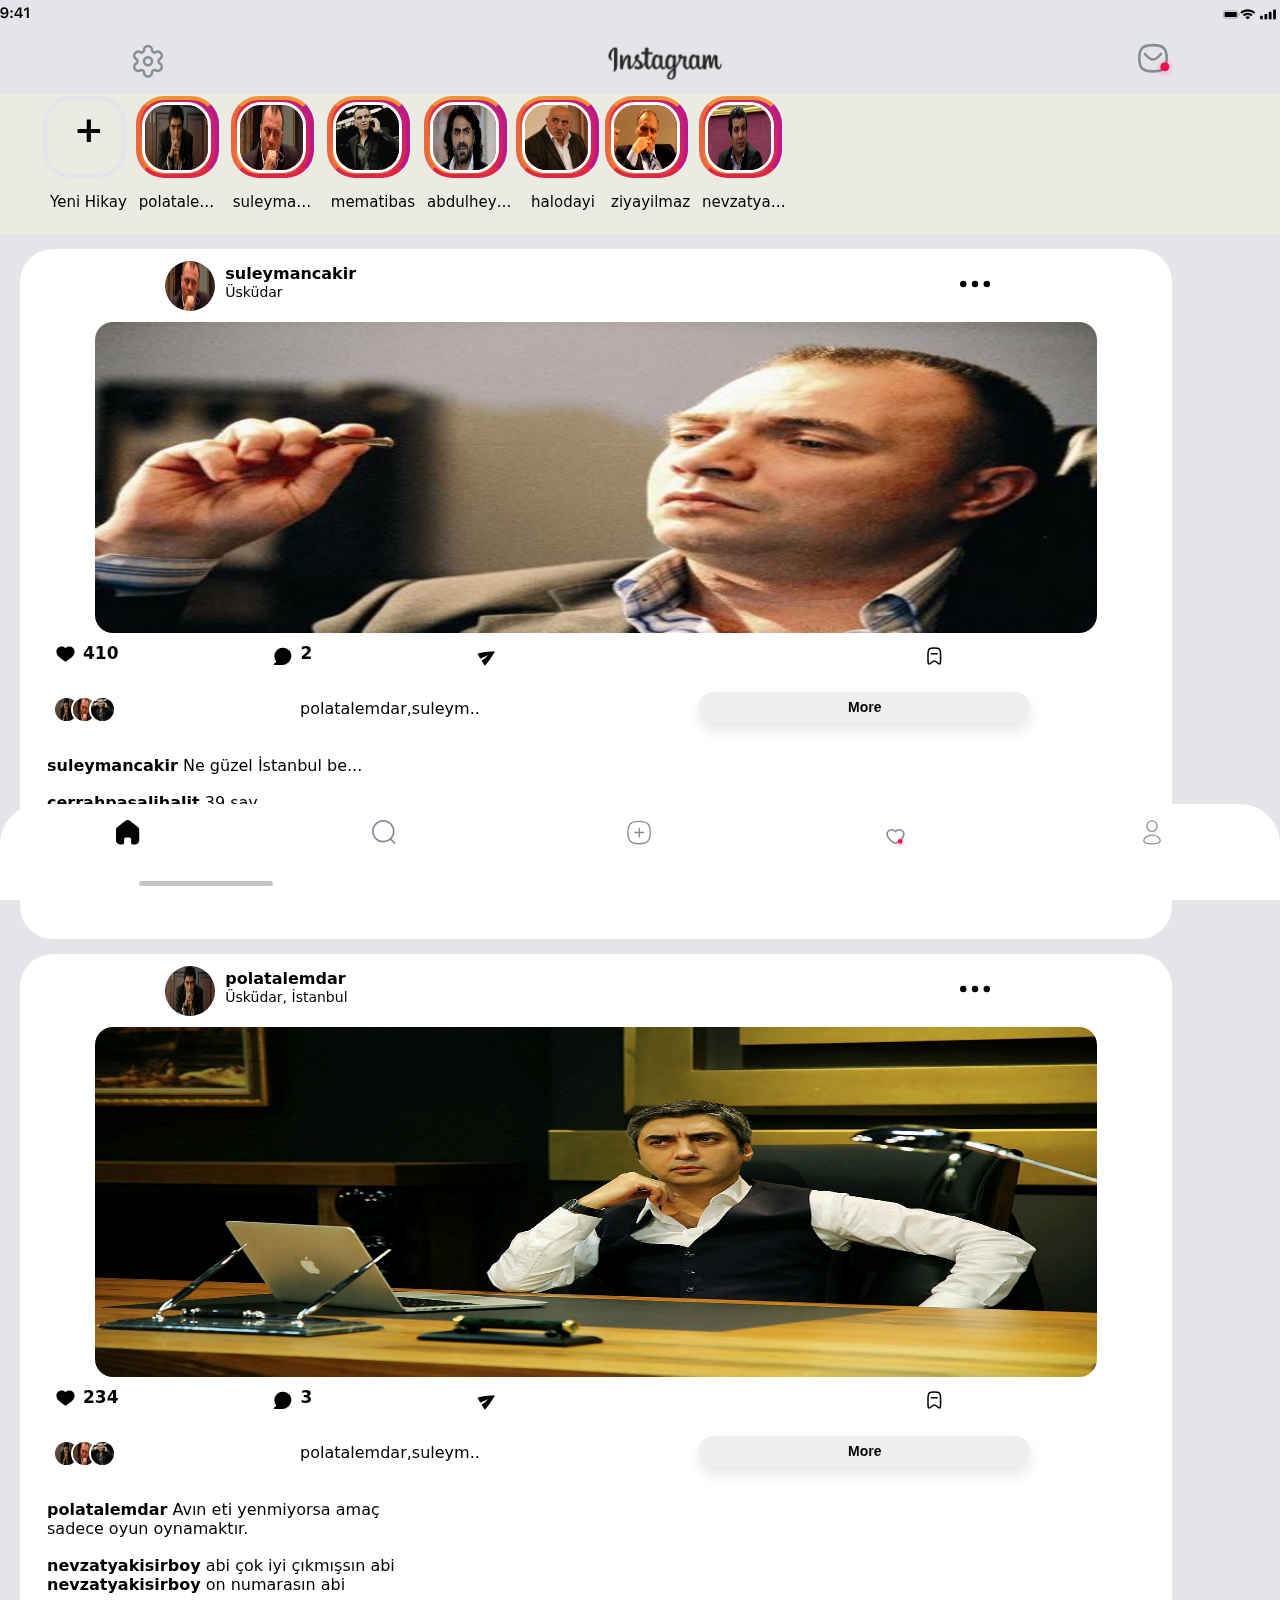
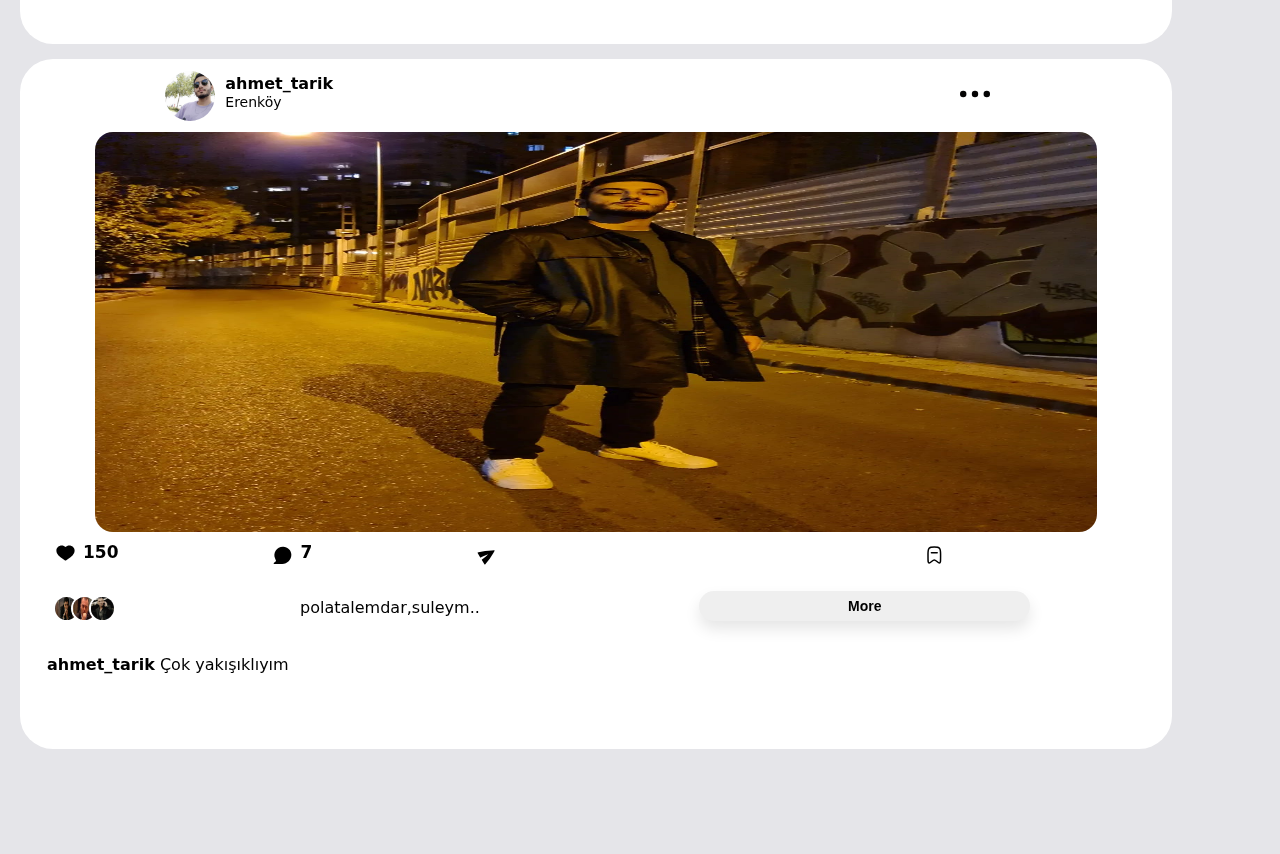
==== commit dfc4c1cc: "third commit" ====
--- a/index.html
+++ b/index.html
@@ -4,73 +4,79 @@
     <meta charset="UTF-8">
     <meta http-equiv="X-UA-Compatible" content="IE=edge">
     <meta name="viewport" content="width=device-width, initial-scale=1.0">
-    <link rel="icon" href="insta.jpg">
+    <link rel="icon" href="pic/insta.jpg">
     <link rel="stylesheet" href="style.css">
     <title>Instagram</title>
 </head>
 <body>
 <div id="phone">
         <div id="time">
-            <img src="Time.svg" alt="">
+            <img src="pic/Time.svg" alt="">
         </div>
         <div id="icon">
-            <img id="wifi_img" src="Battery.svg" alt="" height="10.67" width="17">
-            <img id="wifi_img" src="Wifi.svg" alt="" height="11" width="15.33">
-            <img id="wifi_img" src="mobilveri.svg" alt="" height="11.33" width="24.33">
+            <img id="wifi_img" src="pic/Battery.svg" alt="" height="10.67" width="17">
+            <img id="wifi_img" src="pic/Wifi.svg" alt="" height="11" width="15.33">
+            <img id="wifi_img" src="pic/mobilveri.svg" alt="" height="11.33" width="24.33">
         </div>
 </div>
 <div id="logo_area">
     <div id="settings">
-        <img id="stng_img" src="Setting.svg" alt="" height="35" width="30"> 
+        <img id="stng_img" src="index_pic/Setting.svg" alt="" height="35" width="30"> 
     </div>
     <div id="instagram">
-        <img id="inst_img" src="instagram.svg" alt="" width="120" height="60">
+        <img id="inst_img" src="index_pic/instagram.svg" alt="" width="120" height="60">
     </div>
     <div id="message">
-        <img id="msg_img" src="message.svg" alt="" width="38" height="45">
+        <img id="msg_img" src="index_pic/message.svg" alt="" width="38" height="45">
     </div>
 </div>
 <div class="story-container">
     <ul>
-        <li class="has-story">
-            <div class="story">
-                <img src="polat.jpg" alt="">
+        <li class="xhas-story">
+            <div class="xstory">
+                <span class="indexplus"><strong>+</strong></span>
+            </div>
+            <span id="polat" class="xuser">Yeni Hikay</span>
+        </li>
+        <li class="has-story">
+            <div class="story">
+                <img src="profile_pic/polat.jpg" alt="">
             </div>
             <span id="polat" class="user">polatalemdar</span>
         </li>
         <li class="has-story">
             <div class="story">
-                <img src="cakir.jpg" alt="">
+                <img src="profile_pic/cakir.jpg" alt="">
             </div>
             <span id="cakir" class="user">suleymancakir</span>
         </li>
         <li class="has-story">
             <div class="story">
-                <img src="memati.jpg" alt="">
+                <img src="profile_pic/memati.jpg" alt="">
             </div>
             <span id="memati" class="user">mematibas</span>
         </li>
         <li class="has-story">
             <div class="story">
-                <img src="abdülhey.jpg" alt="">
+                <img src="profile_pic/abdülhey.jpg" alt="">
             </div>
             <span id="abdulhey" class="user">abdulheycoban</span>
         </li>
         <li class="has-story">
             <div class="story">
-                <img src="halo.jpg" alt="">
+                <img src="profile_pic/halo.jpg" alt="">
             </div>
             <span id="halo" class="user">halodayi</span>
         </li>
         <li class="has-story">
             <div class="story">
-                <img src="lazziya.jpg" alt="">
+                <img src="profile_pic/lazziya.jpg" alt="">
             </div>
             <span id="ziya" class="user">ziyayilmaz</span>
         </li>
         <li class="has-story">
             <div class="story">
-                <img src="nevzat.jpg" alt="">
+                <img src="profile_pic/nevzat.jpg" alt="">
             </div>
             <span id="nevzat" class="user">nevzatyakisirboy</span>
         </li>
@@ -79,23 +85,23 @@
 <div id="post_area">
     <div id="post1">
         <div id="post_pp">
-            <img id="pp" src="cakir.jpg" alt="" width="50" height="50">
+            <img id="pp" src="profile_pic/cakir.jpg" alt="" width="50" height="50">
         </div>
         <div id="user_info">
             <span id="user_name"><strong>suleymancakir</strong></span> <br>
             <span id="location">Üsküdar</span>
         </div>
         <div id="info">
-            <img id="ucnokta" src="Group 8.svg" alt="" width="30" height="20">
+            <img id="ucnokta" src="index_pic/Group 8.svg" alt="" width="30" height="20">
         </div>
     </div>
     <div id="post">
-        <img id="tarik" src="neguzelistanbul.jpg" alt="" width="330" height="311">
+        <img id="tarik" src="profile_pic/neguzelistanbul.jpg" alt="" width="330" height="311">
     </div>
     <div id="like_area">
         <div id="like">
             <div id="likeimg">
-                <img src="like.svg" alt="" width="25" height="25"> 
+                <img src="index_pic/like.svg" alt="" width="25" height="25"> 
             </div>
             <div id="likesayi">
                 <span><strong>410</strong></span>
@@ -103,7 +109,7 @@
         </div>
         <div id="comment">
             <div id="commentimg">
-                <img src="Comment.svg" alt="" width="25" height="30"> 
+                <img src="index_pic/Comment.svg" alt="" width="25" height="30"> 
             </div>
             <div id="commentsayi">
                 <span><strong>2</strong></span>
@@ -111,12 +117,12 @@
         </div>
         <div id="share">
             <div id="shareimg">
-                <img src="share.svg" alt="" width="33" height="30"> 
+                <img src="index_pic/share.svg" alt="" width="33" height="30"> 
             </div>
         </div>
         <div id="save">
             <div id="saveimg">
-                <img src="save.svg" alt="" width="25" height="18"> 
+                <img src="index_pic/save.svg" alt="" width="25" height="18"> 
             </div>
         </div>
     </div>
@@ -126,17 +132,17 @@
             <ul>
                 <li>
                     <div class="photo">
-                        <img id="personimg" src="polat.jpg" alt="" width="30" height="30">
-                    </div>
-                </li>
-                <li class="has-photo">
-                    <div>
-                        <img id="personimg2" src="cakir.jpg" alt="" width="30" height="30">
-                    </div>
-                </li>
-                <li class="has-photo">
-                    <div>
-                        <img id="personimg3" src="memati.jpg" alt="" width="30" height="30">
+                        <img id="personimg" src="profile_pic/polat.jpg" alt="" width="30" height="30">
+                    </div>
+                </li>
+                <li class="has-photo">
+                    <div>
+                        <img id="personimg2" src="profile_pic/cakir.jpg" alt="" width="30" height="30">
+                    </div>
+                </li>
+                <li class="has-photo">
+                    <div>
+                        <img id="personimg3" src="profile_pic/memati.jpg" alt="" width="30" height="30">
                     </div>
                 </li>
             </ul>
@@ -145,7 +151,7 @@
             <span class="begendi">polatalemdar,suleym..</span>
         </div>
         <div class="more">
-            <button class="buttonmore">more</button>
+            <button class="buttonmore">More</button>
         </div>
     </div>
     <div class="yorumlar">
@@ -159,23 +165,23 @@
 <div id="post_area">
     <div id="post1">
         <div id="post_pp">
-            <img id="pp" src="polat.jpg" alt="" width="50" height="50">
+            <img id="pp" src="profile_pic/polat.jpg" alt="" width="50" height="50">
         </div>
         <div id="user_info">
             <span id="user_name"><strong>polatalemdar</strong></span> <br>
             <span id="location">Üsküdar, İstanbul</span>
         </div>
         <div id="info">
-            <img id="ucnokta" src="Group 8.svg" alt="" width="30" height="20">
+            <img id="ucnokta" src="index_pic/Group 8.svg" alt="" width="30" height="20">
         </div>
     </div>
     <div id="post">
-        <img id="tarik" src="polatt.jpg" alt="" width="330" height="350">
+        <img id="tarik" src="profile_pic/polatt.jpg" alt="" width="330" height="350">
     </div>
     <div id="like_area">
         <div id="like">
             <div id="likeimg">
-                <img src="like.svg" alt="" width="25" height="25"> 
+                <img src="index_pic/like.svg" alt="" width="25" height="25"> 
             </div>
             <div id="likesayi">
                 <span><strong>234</strong></span>
@@ -183,7 +189,7 @@
         </div>
         <div id="comment">
             <div id="commentimg">
-                <img src="Comment.svg" alt="" width="25" height="30"> 
+                <img src="index_pic/Comment.svg" alt="" width="25" height="30"> 
             </div>
             <div id="commentsayi">
                 <span><strong>3</strong></span>
@@ -191,12 +197,12 @@
         </div>
         <div id="share">
             <div id="shareimg">
-                <img src="share.svg" alt="" width="33" height="30"> 
+                <img src="index_pic/share.svg" alt="" width="33" height="30"> 
             </div>
         </div>
         <div id="save">
             <div id="saveimg">
-                <img src="save.svg" alt="" width="25" height="18"> 
+                <img src="index_pic/save.svg" alt="" width="25" height="18"> 
             </div>
         </div>
     </div>
@@ -206,17 +212,17 @@
             <ul>
                 <li>
                     <div class="photo">
-                        <img id="personimg" src="polat.jpg" alt="" width="30" height="30">
-                    </div>
-                </li>
-                <li class="has-photo">
-                    <div>
-                        <img id="personimg2" src="cakir.jpg" alt="" width="30" height="30">
-                    </div>
-                </li>
-                <li class="has-photo">
-                    <div>
-                        <img id="personimg3" src="memati.jpg" alt="" width="30" height="30">
+                        <img id="personimg" src="profile_pic/polat.jpg" alt="" width="30" height="30">
+                    </div>
+                </li>
+                <li class="has-photo">
+                    <div>
+                        <img id="personimg2" src="profile_pic/cakir.jpg" alt="" width="30" height="30">
+                    </div>
+                </li>
+                <li class="has-photo">
+                    <div>
+                        <img id="personimg3" src="profile_pic/memati.jpg" alt="" width="30" height="30">
                     </div>
                 </li>
             </ul>
@@ -225,7 +231,7 @@
             <span class="begendi">polatalemdar,suleym..</span>
         </div>
         <div class="more">
-            <button class="buttonmore">more</button>
+            <button class="buttonmore">More</button>
         </div>
     </div>
     <div class="yorumlar">
@@ -240,23 +246,23 @@
 <div id="post_area2">
     <div id="post1">
         <div id="post_pp">
-            <img id="pp" src="pp.jpeg" alt="" width="50" height="50">
+            <img id="pp" src="profile_pic/pp.jpeg" alt="" width="50" height="50">
         </div>
         <div id="user_info">
             <span id="user_name"><strong>ahmet_tarik</strong></span> <br>
             <span id="location">Erenköy</span>
         </div>
         <div id="info">
-            <img id="ucnokta" src="Group 8.svg" alt="" width="30" height="20">
+            <img id="ucnokta" src="index_pic/Group 8.svg" alt="" width="30" height="20">
         </div>
     </div>
     <div id="post">
-        <img id="tarik" src="tarik.jpg" alt="" width="330" height="400">
+        <img id="tarik" src="profile_pic/tarik.jpg" alt="" width="330" height="400">
     </div>
     <div id="like_area">
         <div id="like">
             <div id="likeimg">
-                <img src="like.svg" alt="" width="25" height="25"> 
+                <img src="index_pic/like.svg" alt="" width="25" height="25"> 
             </div>
             <div id="likesayi">
                 <span><strong>150</strong></span>
@@ -264,7 +270,7 @@
         </div>
         <div id="comment">
             <div id="commentimg">
-                <img src="Comment.svg" alt="" width="25" height="30"> 
+                <img src="index_pic/Comment.svg" alt="" width="25" height="30"> 
             </div>
             <div id="commentsayi">
                 <span><strong>7</strong></span>
@@ -272,12 +278,12 @@
         </div>
         <div id="share">
             <div id="shareimg">
-                <img src="share.svg" alt="" width="33" height="30"> 
+                <img src="index_pic/share.svg" alt="" width="33" height="30"> 
             </div>
         </div>
         <div id="save">
             <div id="saveimg">
-                <img src="save.svg" alt="" width="25" height="18"> 
+                <img src="index_pic/save.svg" alt="" width="25" height="18"> 
             </div>
         </div>
     </div>
@@ -287,17 +293,17 @@
             <ul>
                 <li>
                     <div class="photo">
-                        <img id="personimg" src="polat.jpg" alt="" width="30" height="30">
-                    </div>
-                </li>
-                <li class="has-photo">
-                    <div>
-                        <img id="personimg2" src="cakir.jpg" alt="" width="30" height="30">
-                    </div>
-                </li>
-                <li class="has-photo">
-                    <div>
-                        <img id="personimg3" src="memati.jpg" alt="" width="30" height="30">
+                        <img id="personimg" src="profile_pic/polat.jpg" alt="" width="30" height="30">
+                    </div>
+                </li>
+                <li class="has-photo">
+                    <div>
+                        <img id="personimg2" src="profile_pic/cakir.jpg" alt="" width="30" height="30">
+                    </div>
+                </li>
+                <li class="has-photo">
+                    <div>
+                        <img id="personimg3" src="profile_pic/memati.jpg" alt="" width="30" height="30">
                     </div>
                 </li>
             </ul>
@@ -306,7 +312,7 @@
             <span class="begendi">polatalemdar,suleym..</span>
         </div>
         <div class="more">
-            <button class="buttonmore">more</button>
+            <button class="buttonmore">More</button>
         </div>
     </div>
     <div class="yorumlar">
@@ -319,28 +325,28 @@
 <div class="footer">
     <ul class="options">
         <li onclick="home()">
-            <img src="Home.svg" alt="" width="24" height="25">
+            <img src="pic/Home.svg" alt="" width="24" height="25">
         </li>
         <li onclick="search()">
-            <img src="Search.svg" alt="" width="24" height="25">
+            <img src="pic/Search.svg" alt="" width="24" height="25">
         </li>
         <li>
-            <img src="add.svg" alt="" width="24" height="25">
+            <img src="pic/add.svg" alt="" width="24" height="25">
 
         </li>
         <li>              
-            <img src="Heartplus.svg" alt="" width="25" height="32">
+            <img src="pic/Heartplus.svg" alt="" width="25" height="32">
 
         </li>
         <li onclick="profile()">
-            <img src="Profile.svg" alt="" width="24" height="25">
+            <img src="pic/Profile.svg" alt="" width="24" height="25">
 
         </li>
 
         <!-- <a class="homea" href="index.html"><img class="homea" src="Home2.svg" alt="" width="24" height="25"></a> -->
     </ul>
     <div class="line">
-        <img src="HomeIndicator.svg" alt="" width="134" height="5" style="color:black;">
+        <img src="pic/HomeIndicator.svg" alt="" width="134" height="5" style="color:black;">
     </div>
 </div>
 <!-- <div class="end"></div> -->
--- a/style.css
+++ b/style.css
@@ -15,21 +15,13 @@
     height: 25px;
     display: flex;
     align-items: center;
-    /* float: left; */
-    /* padding-left: 21px;
-    padding-top: 14px; */
 }
 
 #icon{
-    /* float: right; */
     width: 55%;
     display: flex;
     align-items: center;
     justify-content: flex-end;
-    /* padding-top: 20.67px;
-    padding-bottom: 17.67px;
-    padding-right: 15px; */
-
 }
 
 #wifi_img{
@@ -99,21 +91,21 @@
 
 #post1{
     width: 120%;
-    margin-left: 20px;
-    margin-right: 20px;
     margin-top: 15px;
 }
 
 #pp{
     border-radius: 50%;
     margin-top: 12px;
-    /* float: left; */
+    margin-left: 20%;
 }
 
 #post1{
     width: 100%;
     height: 70px;
     display: flex;
+    justify-content: center;
+    flex-direction: row;
 }
 
 #post_pp{
@@ -148,7 +140,7 @@
 }
 
 #ucnokta{
-
+    margin-right: 12%;
 }
 
 *.story-container{
@@ -183,6 +175,39 @@
     align-items: center;
     justify-content: space-around;
     padding: 2px;
+}
+
+.indexplus{
+    position: relative;
+    left: 35%;
+    top: 10%;
+}
+
+.story-container ul li .xstory{
+    width: 71px;
+    height: 70px;
+    border: 4px solid;
+    border-top-color: #E5E5E9;
+    border-left-color: #E5E5E9;
+    border-bottom-color: #E5E5E9;
+    border-right-color: #E5E5E9;
+    border-radius: 28px;
+    position: relative;
+}
+
+.story-container ul li.xhas-story .xstory{
+    padding: 2px;
+    background: linear-gradient(45deg, 0%,  25%,  50%,  75%,  100%);
+}
+
+.story-container ul li .xstory img{
+    /* padding: 4px; */
+    background-color: 0;
+    border: 3.5px solid white;
+    position: relative;
+    border-radius: 24px;
+    width: 63px;
+    height: 65px;
 }
 
 
@@ -217,7 +242,7 @@
 .story-container ul li span{
     color: white
     font-weight: 300;
-    font-size: 15px;
+    font-size: 36px;
     max-width: 85px;
     overflow: hidden;
     text-overflow: ellipsis;
@@ -254,37 +279,41 @@
 ::-webkit-scrollbar {
     background-color: transparent;
 }
-/* #post{
-    width: 82%;
-    height: 400;
-
-} */
+#post{
+    display: flex;
+    justify-content: center;
+    /* width: 82%;
+    height: 400; */
+
+}
 
 #tarik{
     margin-top: 3px;
     width: 87%;
-    margin-left: 28px;
     border-radius: 18px;
     outline: none;
 }
 
 #like_area{
-    width: 353px;
+    width: 100%;
     height: 50px;
     margin-top: 8px;
+    display: flex;
+    display: flex;
+    justify-content: space-around;
 }
 
 #likeimg{
     width: 30px;
     height: 40px;
-    float: left;
+
     margin-left: 33px;
 }
 
 #likesayi{
     width: 30px;
     margin-top: 2px;
-    float: left;
+
     width: 35px;
     height: 40px;
     font-family: system-ui, -apple-system, BlinkMacSystemFont, 'Segoe UI', Roboto, Oxygen, Ubuntu, Cantarell, 'Open Sans', 'Helvetica Neue', sans-serif;
@@ -294,42 +323,37 @@
 #commentimg{
     width: 30px;
     height: 40px;
-    float: left;
-    margin-left: 27px;
 }
 #like{
     height: 100%;
-    width: 98px;
-    float: left;
+    width: 25%;
+    display: flex;
 }
 
 #comment{
     height: 100%;
-    width: 98px;
-    float: left;
+    width: 20%;
+    display: flex;
 }
 
 #share{
     height: 100%;
-    width: 40px;
-    float: left;
+    width: 45%;
 }
 
 
 
 #save{
     height: 100%;
-    width: 40px;
-    float: left;
+    width: 25%;
     margin-top: 6px;
-    margin-left: 77px;
 }
 
 #commentsayi{
     width: 30px;
     margin-top: 2px;
-    margin-left: 5px;
-    float: left;
+
+
     width: 35px;
     height: 40px;
     font-family: system-ui, -apple-system, BlinkMacSystemFont, 'Segoe UI', Roboto, Oxygen, Ubuntu, Cantarell, 'Open Sans', 'Helvetica Neue', sans-serif;
@@ -340,16 +364,14 @@
 #shareimg{
     width: 30px;
     height: 40px;
-    float: left;
-    margin-left: 20px;
 }
 
 #saveimg{
     width: 30px;
     height: 40px;
-    float: left;
-    margin-left: 33px;
-    float: right;
+
+
+
     margin-right: 31px;
 }
 
@@ -372,7 +394,7 @@
 
 #personimg{
     box-sizing: border-box;
-    position: absolute;
+    position: relative;
     width: 27px;
     height: 27px;
     background: url(image);
@@ -381,9 +403,9 @@
 }
 
 #personimg2{
-    margin-left: 18px;
+    margin-left: -9px;
     box-sizing: border-box;
-    position: absolute;
+    position: relative;
     width: 27px;
     height: 27px;
     background: url(image);
@@ -392,9 +414,9 @@
 }
 
 #personimg3{
-    margin-left: 37px;
+    margin-left: -9px;
     box-sizing: border-box;
-    position: absolute;
+    position: relative;
     width: 27px;
     height: 27px;
     background: url(image);
@@ -407,46 +429,44 @@
 }
 
 .begen{
-    width: 353px;
+    width: 100%;
     height: 65px;
+    display: flex;
 }
 
 .liked{
-width: 30%;
+width: 15%;
 height: 40px;
-float: left;
 }
 
 .kisi{
     width: 38%;
     height: 40px;
-    float: left;
     padding-top: 8px;
-    padding-left: 0px;
+    padding-left: 12%;
 }
 .begendi{
     font-family: system-ui, -apple-system, BlinkMacSystemFont, 'Segoe UI', Roboto, Oxygen, Ubuntu, Cantarell, 'Open Sans', 'Helvetica Neue', sans-serif;
 }
 .more{
-    width: 19%;
-    height: 40px;
-    float: left;
+    width: 50%;
+    height: 50%;
     margin-top: 6px;
     margin-left: 40px;
 
 }
 .buttonmore{
+    position: relative;
+    top: -5px;
     font-size: 14px;
+    font-weight: 700;
     width: 70%;
-    top: 635px;
-    outline-style: none;
-    outline-color: #e5e8e8;
-    background: #e5e8e8;
+    height: 30px;
+    box-shadow: 0px 8px 15px rgba(0, 0, 0, 0.1);
     border-radius: 16.5px;
     text-align: center;
     border: none;
     cursor: pointer;
-
 
 }
 .yorumlar{
@@ -529,6 +549,8 @@
  /* search.css */
 #search_phone{
     display: flex;
+    flex-wrap: wrap;
+    align-content: flex-start;
     width: 100%;
     height: 96px;
     left: 0px;
@@ -553,35 +575,36 @@
     justify-content: flex-end;
 }
 
-#search_wifi_img{
-    float: right;
-    float: top;
-    margin-top: 0px;
-}
-
-
+
+.butonsrch{
+    position: relative;
+    right: ;
+    top: 8px;
+    width: 80%;
+    height: 45px;
+}
 
 .search_btn{
-    position: absolute;
-    width: 80%;
+    position: relative;
+    width: 100%;
     height: 42px;
     left: 5%;
-    top: 42px;
+    top: ;
     background: #EAEEF1;
     border-radius: 19px;
 }
 
 .scan_img{
-    position: absolute;
-    right: 6%;
-    top: 53px;
+    position: relative;
+    left: 105%;
+    top: -30px;
     bottom: 91.87%;
 }
 .search_img{
-    position: absolute;
-    left: 77.29%;
-    right: 18.6%;
-    top: 53px;
+    position: relative;
+    left: 95%;
+    right: ;
+    top: -33px;
     bottom: 92.03%;
 }
 
@@ -730,120 +753,120 @@
 }
 
 .photo1{
-    position: absolute;
+    position: relative;
     width: 45.146%;
     height: 149px;
     left: 4.8%;
-    top: 182px;
+    top: -150px;
     background: url(image.png);
     border-radius: 19px 0px 0px 19px;
 }
 
 .photo2{
-    position: absolute;
+    position: relative;
     width: 44.420%;
     height: 319px;
-    left: 52%;
-    top: 182px;
+    left: 6.5%;
+    top: 20px;
     background: url(image.png);
     border-radius: 0px 19px 19px 0px;
 }
 
 .photo3{
-    position: absolute;
+    position: relative;
     width: 45.146%;
     height: 158px;
     left: 4.8%;
-    top: 343px;
+    top: -140px;
     background: url(image.png);
     border-radius: 19px 0px 0px 19px;
 }
 
 .photo4{
-    position: absolute;
+    position: relative;
     width: 45.146%;
     height: 149px;
-    left: 4.8%;
-    top: 513px;
+    left: -41%;
+    top: 18px;
     background: url(image.png);
     border-radius: 19px 0px 0px 19px;
 }
 
 .photo5{
-    position: absolute;
+    position: relative;
     width: 44.420%;
     height: 149px;
     left: 52%;
-    top: 513px;
+    top: -145px;
     background: url(image.png);
     border-radius: 19px 0px 0px 19px;
     transform: matrix(-1, 0, 0, 1, 0, 0);
 }
 
 .photo6{
-    position: absolute;
+    position: relative;
     width: 45.146%;
     height: 158px;
-    left: 4.8%;
-    top: 674px;
+    left: -41%;
+    top: 25px;
     background: url(image.png);
     border-radius: 19px 0px 0px 19px;
 }
 
 .photo7{
-    position: absolute;
+    position: relative;
     width: 44.420%;
     height: 158px;
     left: 52%;
-    top: 674px;
+    top: -135px;
     background: url(image.png);
     border-radius: 19px 0px 0px 19px;
     transform: matrix(-1, 0, 0, 1, 0, 0);
 }
 
 .photox{
-    position: absolute;
+    position: relative;
     width: 44.420%;
     height: 158px;
-    left: 52%;
-    top: 845px;
+    left: 7.2%;
+    top: 38px;
     background: url(image.png);
     border-radius: 19px 0px 0px 19px;
     transform: matrix(-1, 0, 0, 1, 0, 0);
 }
 
 .photo9{
-    position: absolute;
+    position: relative;
     width: 44.420%;
     height: 330px;
     left: 4.8%;
-    top: 845px;
+    top: -125px;
     background: url(image.png);
     border-radius: 19px 0px 0px 19px;
 }
 
 .photo10{
-    position: absolute;
+    position: relative ;
     width: 44.420%;
     height: 158px;
-    left: 52%;
-    top: 1016px;
+    left: 7%;
+    top: -125px;
     background: url(image.png);
     border-radius: 19px 0px 0px 19px;
     transform: matrix(-1, 0, 0, 1, 0, 0);
 }
 
-.searcha{
+/* .searcha{
     float: left;
     margin-left: 25px;
     margin-top: 12.5px;
-}
-
-.homea{
+} */
+
+/* .homea{
     float: left;
     margin-left: 20px;
     margin-top: 12.5px;
-}
+} */
 
 .profile_alan{
     width: 100;
@@ -1064,6 +1087,8 @@
     text-align: center;
     letter-spacing: -0.3px;
     color: #040303;
+    box-shadow: 0px 8px 15px rgba(0, 0, 0, 0.1);
+
 }
 
 .statistics{
@@ -1080,6 +1105,8 @@
     text-align: center;
     letter-spacing: -0.3px;
     color: #040303;
+    box-shadow: 0px 8px 15px rgba(0, 0, 0, 0.1);
+
 }
 
 .contact{
@@ -1096,6 +1123,8 @@
     text-align: center;
     letter-spacing: -0.3px;
     color: #FFFFFF;
+    box-shadow: 0px 8px 15px rgba(0, 0, 0, 0.1);
+
 }
 
 .profilstory{
@@ -1270,60 +1299,60 @@
 
 .konsey{
     position: relative;
-    width: 58.253%;
+    width: 56%;
     height: 48.4%;
-    left: 10px;
+    left: 2.5%;
     top: 0px;
     background: url(image.png);
     border-radius: 16px 0px 0px 0px;
 }
 
 .dogu{
-    position: absolute;
-    width: 35.195%;
+    position: relative;
+    width: 35.8%;
     height: 23.4%;
-    left: 62%;
-    top: 0px;
+    left: 3.5%;
+    top: -125px;
     background: url(image.png);
     border-radius: 0px 16px 0px 0px;
 }
 
 .aslan{
-    position: absolute;
-    width: 35.195%;
+    position: relative;
+    width: 36.1%;
     height: 23.4%;
-    left: 62%;
-    top: 25%;
-    background: url(image.png);
-    border-radius: 0px 16px 0px 0px;
+    left: 60%;
+    top: -122px;
+    background: url(image.png);
+    border-radius: 0px 0px 0px 0px;
 }
 .kumar{
-    position: absolute;
-    width: 28.4%;
+    position: relative;
+    width: 27.2%;
     height: 23.4%;
-    left: 1%;
-    top: 252px;
-    background: url(image.png);
-    border-radius: 16px 0px 0px 0px;
+    left: -34.2%;
+    top: 6.5px;
+    background: url(image.png);
+    border-radius: 0px 0px 0px 16px;
 }
 
 .cakirmemati{
-    position: absolute;
-    width: 28.4%;
+    position: relative;
+    width: 28%;
     height: 23.4%;
-    left: 30.7%;
-    top: 252px;
+    left: -33.8%;
+    top: 6.5px;
     background: url(image.png);
 }
 
 .polatkumar{
-    position: absolute;
-    width: 35.195%;
+    position: relative;
+    width: 35.5%;
     height: 23.4%;
-    left: 62%;
-    top: 252px;
-    background: url(image.png);
-    border-radius: 0px 16px 0px 0px;
+    left: 60.5%;
+    top: -117px;
+    background: url(image.png);
+    border-radius: 0px 0px 16px 0px;
 }
 #settingsprfl{
     width: 30%;
